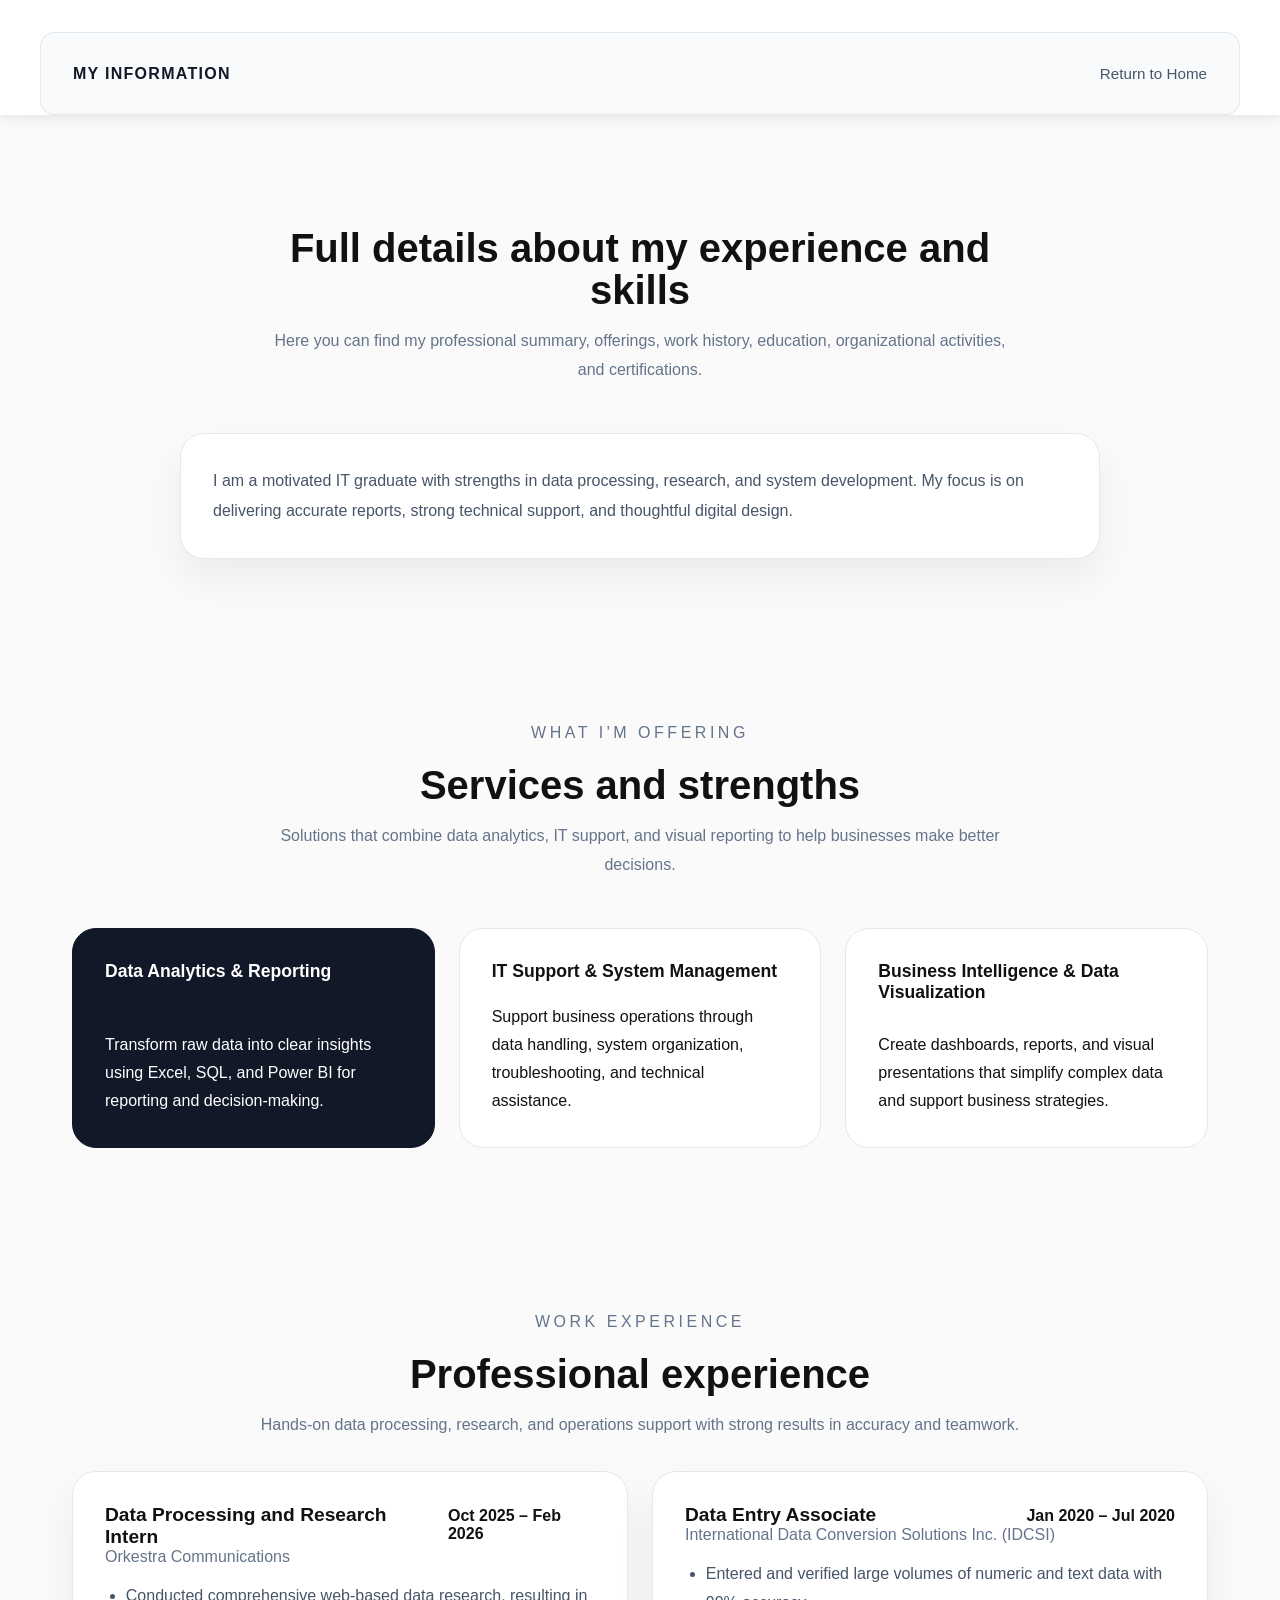
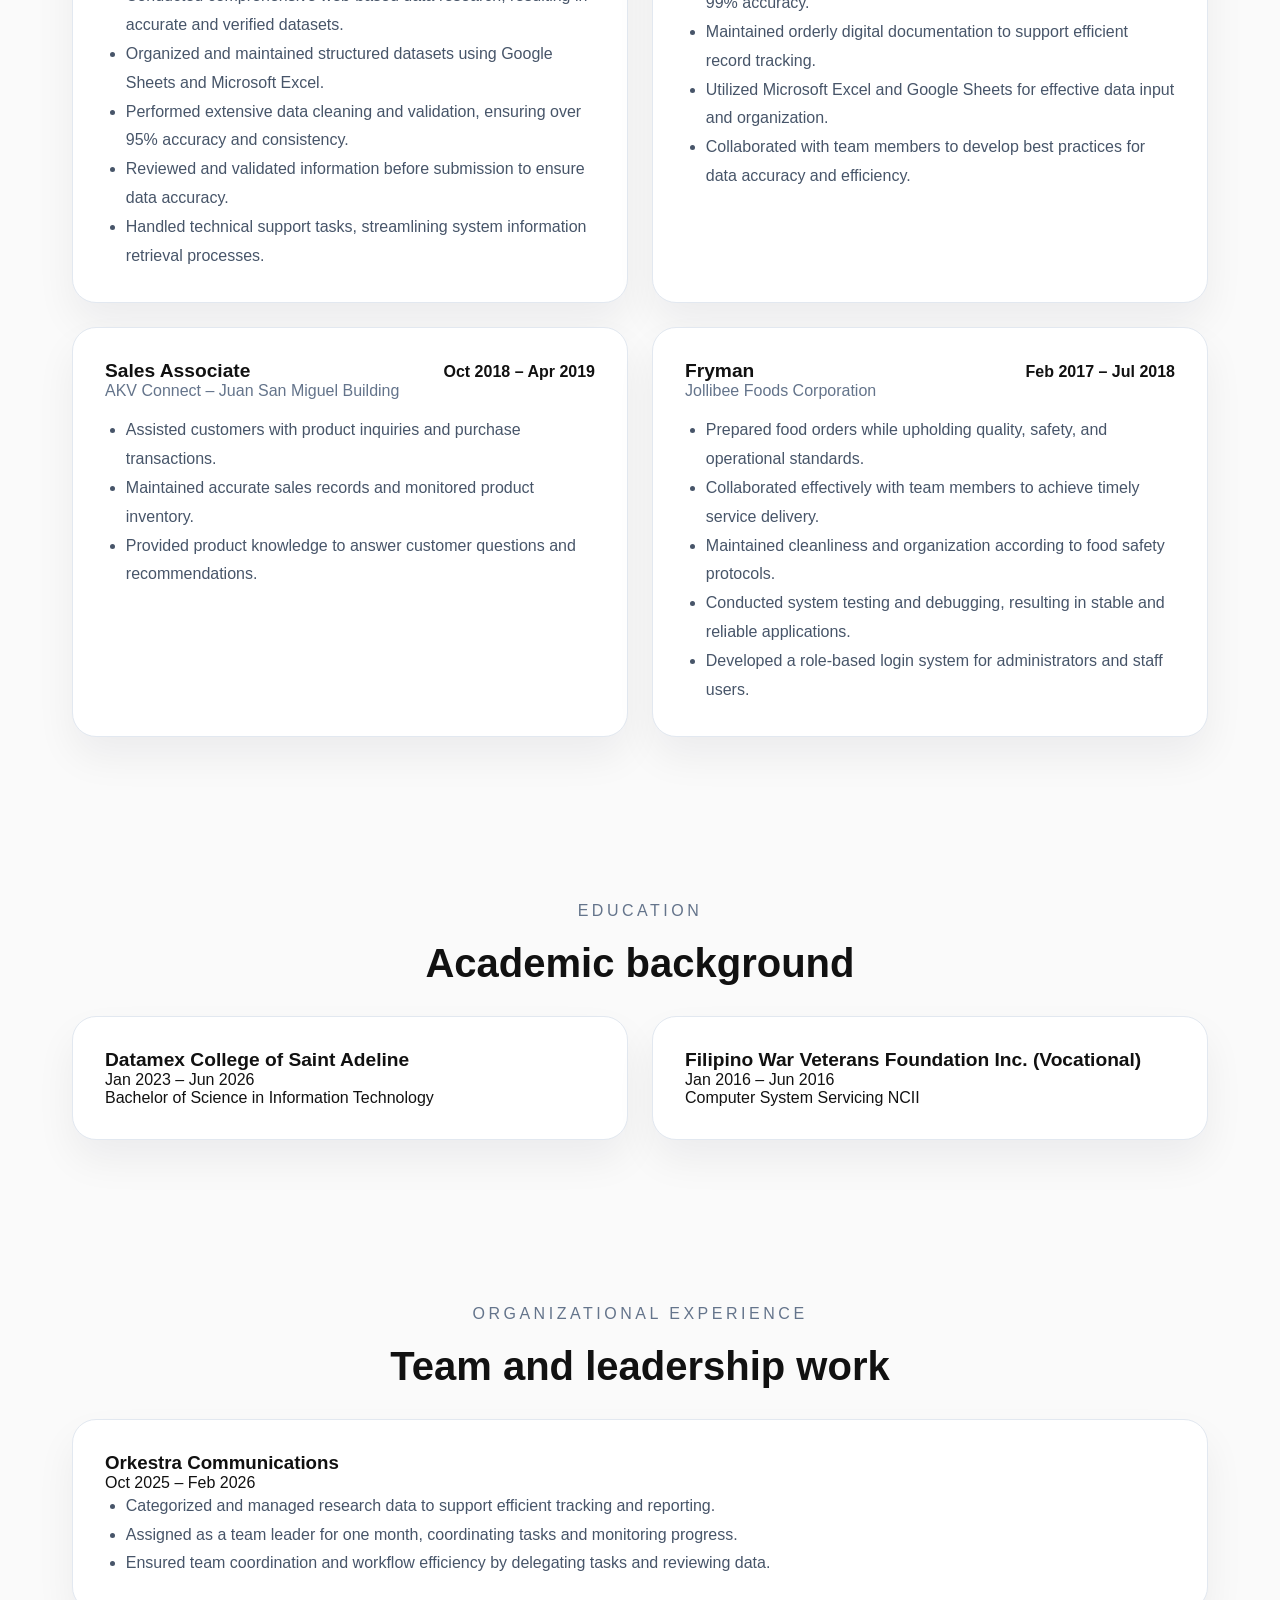
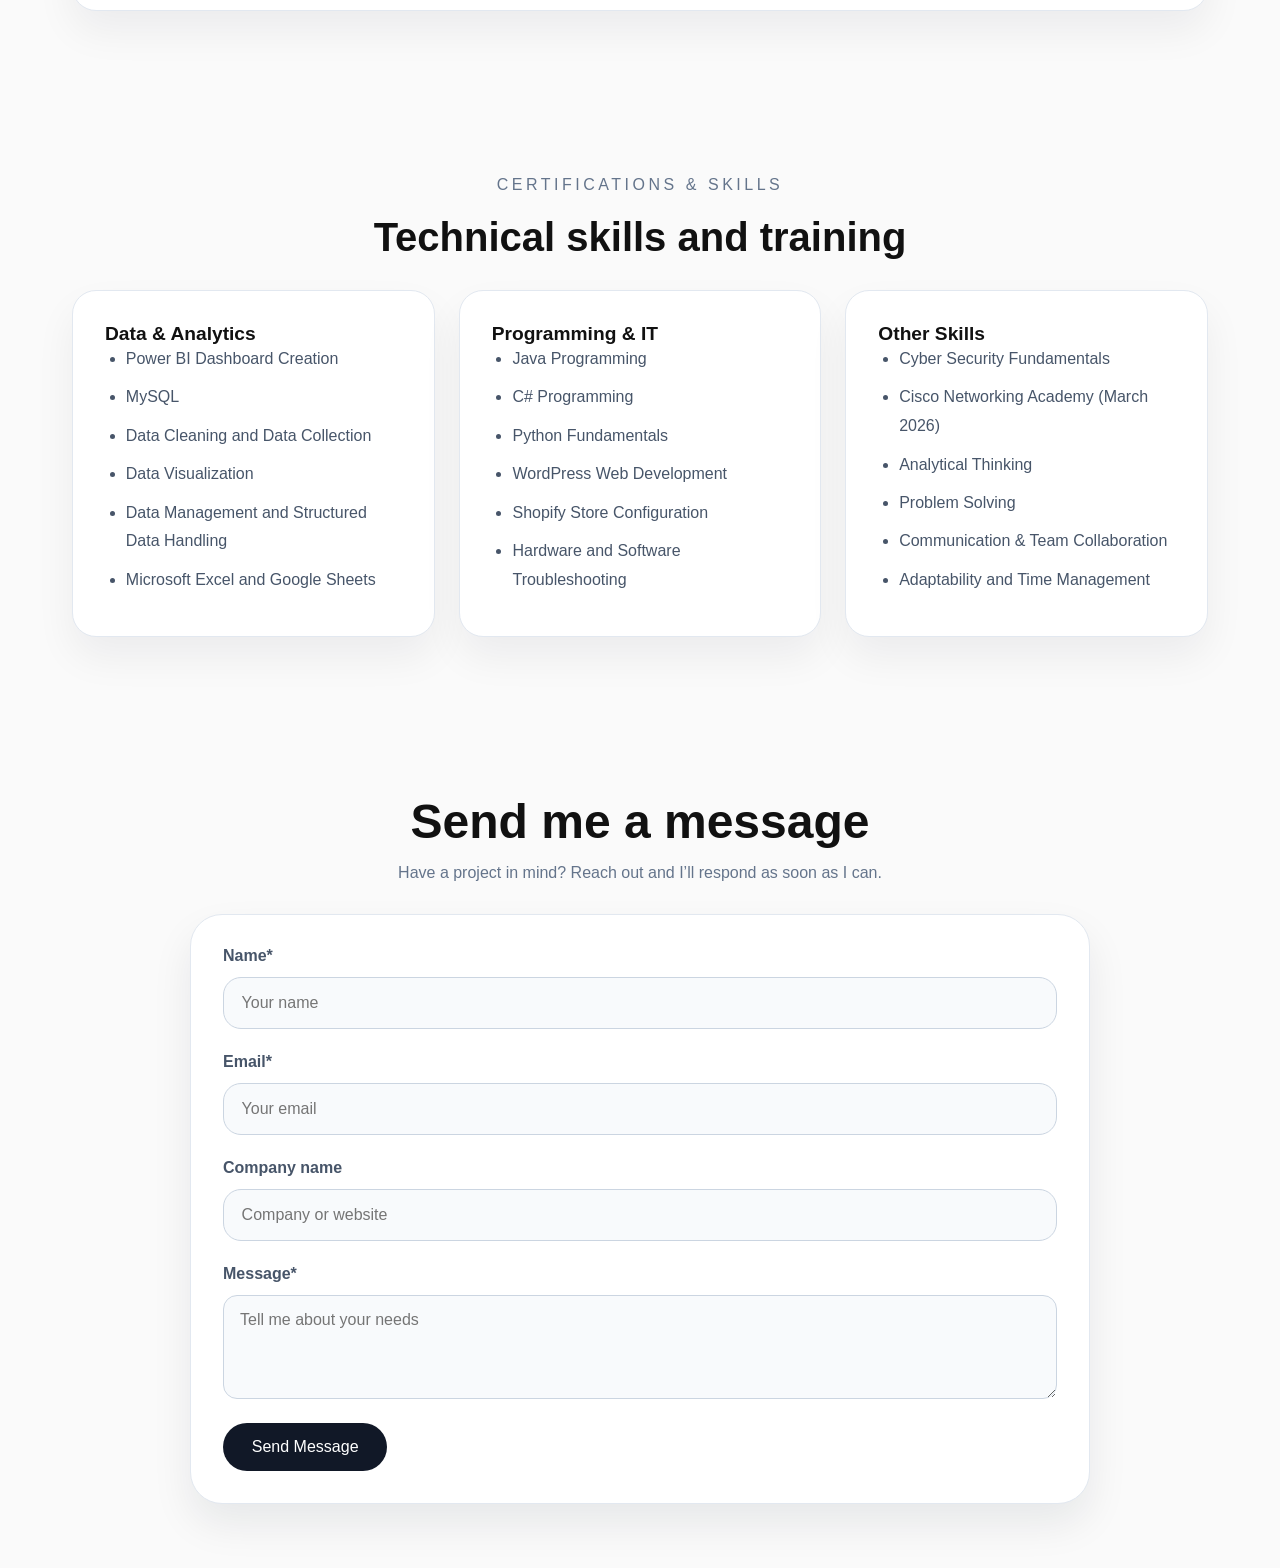
==== Pages/my-information.html @ 51764392 "new update" ====
<!DOCTYPE html>
<html lang="en">
<head>
    <meta charset="UTF-8">
    <meta name="viewport" content="width=device-width, initial-scale=1.0">
    <title>My Information — Kevin Alfonso Baquiran</title>
    <link rel="stylesheet" href="../style.css">
</head>
<body>
    <header class="site-header">
        <div class="topbar">
            <div class="topbar-left">
                <span class="logo">My Information</span>
            </div>
            <div class="topbar-right">
                <a href="../index.html">Return to Home</a>
                
            </div>
        </div>
    </header>

    <main>
        <section class="section summary" id="about">
            <div class="section-header">
                <h2>Full details about my experience and skills</h2>
                <p>Here you can find my professional summary, offerings, work history, education, organizational activities, and certifications.</p>
            </div>
            <div class="summary-card">
                <p>I am a motivated IT graduate with strengths in data processing, research, and system development. My focus is on delivering accurate reports, strong technical support, and thoughtful digital design.</p>
            </div>
        </section>

        <section class="section offerings" id="services">
            <div class="section-header">
                <p class="section-label">WHAT I'M OFFERING</p>
                <h2>Services and strengths</h2>
                <p>Solutions that combine data analytics, IT support, and visual reporting to help businesses make better decisions.</p>
            </div>
            <div class="offer-grid">
                <article class="offer-card active">
                    <span class="offer-title">Data Analytics & Reporting</span>
                    <p>Transform raw data into clear insights using Excel, SQL, and Power BI for reporting and decision-making.</p>
                </article>
                <article class="offer-card">
                    <span class="offer-title">IT Support & System Management</span>
                    <p>Support business operations through data handling, system organization, troubleshooting, and technical assistance.</p>
                </article>
                <article class="offer-card">
                    <span class="offer-title">Business Intelligence & Data Visualization</span>
                    <p>Create dashboards, reports, and visual presentations that simplify complex data and support business strategies.</p>
                </article>
            </div>
        </section>

        <section class="section experience" id="experience">
            <div class="section-header small">
                <p class="section-label">WORK EXPERIENCE</p>
                <h2>Professional experience</h2>
                <p>Hands-on data processing, research, and operations support with strong results in accuracy and teamwork.</p>
            </div>
            <div class="experience-grid">
                <article class="experience-card">
                    <div class="experience-card-header">
                        <h3>Data Processing and Research Intern</h3>
                        <span><strong>Oct 2025 – Feb 2026</strong></span>
                    </div>
                    <p class="experience-card-company">Orkestra Communications</p>
                    <ul class="experience-list">
                        <li>Conducted comprehensive web-based data research, resulting in accurate and verified datasets.</li>
                        <li>Organized and maintained structured datasets using Google Sheets and Microsoft Excel.</li>
                        <li>Performed extensive data cleaning and validation, ensuring over 95% accuracy and consistency.</li>
                        <li>Reviewed and validated information before submission to ensure data accuracy.</li>
                        <li>Handled technical support tasks, streamlining system information retrieval processes.</li>
                    </ul>
                </article>
                <article class="experience-card">
                    <div class="experience-card-header">
                        <h3>Data Entry Associate</h3>
                        <span><strong>Jan 2020 – Jul 2020</strong></span>
                    </div>
                    <p class="experience-card-company">International Data Conversion Solutions Inc. (IDCSI)</p>
                    <ul class="experience-list">
                        <li>Entered and verified large volumes of numeric and text data with 99% accuracy.</li>
                        <li>Maintained orderly digital documentation to support efficient record tracking.</li>
                        <li>Utilized Microsoft Excel and Google Sheets for effective data input and organization.</li>
                        <li>Collaborated with team members to develop best practices for data accuracy and efficiency.</li>
                    </ul>
                </article>
                <article class="experience-card">
                    <div class="experience-card-header">
                        <h3>Sales Associate</h3>
                        <span><strong>Oct 2018 – Apr 2019</strong></span>
                    </div>
                    <p class="experience-card-company">AKV Connect – Juan San Miguel Building</p>
                    <ul class="experience-list">
                        <li>Assisted customers with product inquiries and purchase transactions.</li>
                        <li>Maintained accurate sales records and monitored product inventory.</li>
                        <li>Provided product knowledge to answer customer questions and recommendations.</li>
                    </ul>
                </article>
                <article class="experience-card">
                    <div class="experience-card-header">
                        <h3>Fryman</h3>
                        <span><strong>Feb 2017 – Jul 2018</strong></span>
                    </div>
                    <p class="experience-card-company">Jollibee Foods Corporation</p>
                    <ul class="experience-list">
                        <li>Prepared food orders while upholding quality, safety, and operational standards.</li>
                        <li>Collaborated effectively with team members to achieve timely service delivery.</li>
                        <li>Maintained cleanliness and organization according to food safety protocols.</li>
                        <li>Conducted system testing and debugging, resulting in stable and reliable applications.</li>
                        <li>Developed a role-based login system for administrators and staff users.</li>
                    </ul>
                </article>
            </div>
        </section>

        <section class="section education" id="education">
            <div class="section-header small">
                <p class="section-label">EDUCATION</p>
                <h2>Academic background</h2>
            </div>
            <div class="education-grid">
                <article class="education-card">
                    <h3>Datamex College of Saint Adeline</h3>
                    <span>Jan 2023 – Jun 2026</span>
                    <p>Bachelor of Science in Information Technology</p>
                </article>
                <article class="education-card">
                    <h3>Filipino War Veterans Foundation Inc. (Vocational)</h3>
                    <span>Jan 2016 – Jun 2016</span>
                    <p>Computer System Servicing NCII</p>
                </article>
            </div>
        </section>

        <section class="section organization" id="organization">
            <div class="section-header small">
                <p class="section-label">ORGANIZATIONAL EXPERIENCE</p>
                <h2>Team and leadership work</h2>
            </div>
            <div class="organization-card">
                <h3>Orkestra Communications</h3>
                <span>Oct 2025 – Feb 2026</span>
                <ul class="experience-list">
                    <li>Categorized and managed research data to support efficient tracking and reporting.</li>
                    <li>Assigned as a team leader for one month, coordinating tasks and monitoring progress.</li>
                    <li>Ensured team coordination and workflow efficiency by delegating tasks and reviewing data.</li>
                </ul>
            </div>
        </section>

        <section class="section certifications" id="certifications">
            <div class="section-header small">
                <p class="section-label">CERTIFICATIONS & SKILLS</p>
                <h2>Technical skills and training</h2>
            </div>
            <div class="cert-grid">
                <article class="cert-card">
                    <h3>Data & Analytics</h3>
                    <ul class="cert-list">
                        <li>Power BI Dashboard Creation</li>
                        <li>MySQL</li>
                        <li>Data Cleaning and Data Collection</li>
                        <li>Data Visualization</li>
                        <li>Data Management and Structured Data Handling</li>
                        <li>Microsoft Excel and Google Sheets</li>
                    </ul>
                </article>
                <article class="cert-card">
                    <h3>Programming & IT</h3>
                    <ul class="cert-list">
                        <li>Java Programming</li>
                        <li>C# Programming</li>
                        <li>Python Fundamentals</li>
                        <li>WordPress Web Development</li>
                        <li>Shopify Store Configuration</li>
                        <li>Hardware and Software Troubleshooting</li>
                    </ul>
                </article>
                <article class="cert-card">
                    <h3>Other Skills</h3>
                    <ul class="cert-list">
                        <li>Cyber Security Fundamentals</li>
                        <li>Cisco Networking Academy (March 2026)</li>
                        <li>Analytical Thinking</li>
                        <li>Problem Solving</li>
                        <li>Communication & Team Collaboration</li>
                        <li>Adaptability and Time Management</li>
                    </ul>
                </article>
            </div>
        </section>

        <section class="section contact" id="contact">
            <div class="contact-header">
                <h2>Send me a message</h2>
                <p>Have a project in mind? Reach out and I’ll respond as soon as I can.</p>
            </div>
            <form id="contact-form" class="contact-form">
                <div class="form-row">
                    <label for="name">Name*</label>
                    <input type="text" id="name" name="name" placeholder="Your name" required>
                </div>
                <div class="form-row">
                    <label for="email">Email*</label>
                    <input type="email" id="email" name="email" placeholder="Your email" required>
                </div>
                <div class="form-row">
                    <label for="company">Company name</label>
                    <input type="text" id="company" name="company" placeholder="Company or website">
                </div>
                <div class="form-row">
                    <label for="message">Message*</label>
                    <textarea id="message" name="message" rows="4" placeholder="Tell me about your needs" required></textarea>
                </div>
                <div class="form-row form-submit">
                    <button type="submit" class="btn btn-primary">Send Message</button>
                    <p id="form-message" class="form-message"></p>
                </div>
            </form>
        </section>
    </main>


    <script src="../script.js"></script>
</body>
</html>
---- style.css ----
* {
    margin: 0;
    padding: 0;
    box-sizing: border-box;
}

:root {
    color-scheme: light;
    font-family: 'Inter', Arial, sans-serif;
    color: #111;
    background: #f8f8f8;
}

body {
    background: #fafafa;
}

a {
    color: inherit;
    text-decoration: none;
}

button,
input,
textarea {
    font: inherit;
}

.site-header {
    background: #ffffff;
    padding: 2rem 2rem 0;
    box-shadow: 0 4px 12px rgba(15, 23, 42, 0.08);
}

.topbar {
    display: flex;
    justify-content: space-between;
    align-items: center;
    padding: 1.5rem 2rem;
    max-width: 1200px;
    margin: 0 auto 2rem;
    background: #f8fafc;
    border-radius: 14px;
    border: 1px solid #e2e8f0;
}

.topbar-left {
    display: flex;
    align-items: center;
    gap: 1rem;
}

.logo {
    font-weight: 700;
    letter-spacing: 0.08em;
    text-transform: uppercase;
    color: #111827;
}

.tagline {
    color: #64748b;
    font-size: 0.95rem;
}

.topbar-right {
    display: flex;
    gap: 1.8rem;
    font-size: 0.95rem;
    color: #475569;
}

.topbar-right a {
    color: #475569;
    transition: all 0.3s ease;
    position: relative;
    padding: 0.5rem 0;
}

.topbar-right a:hover {
    color: #111827;
    font-weight: 600;
}

.topbar-right a:hover::after {
    content: '';
    position: absolute;
    bottom: 0;
    left: 0;
    width: 100%;
    height: 2px;
    background: #111827;
}

.hero {
    display: grid;
    grid-template-columns: 1fr 1fr;
    gap: 3rem;
    align-items: center;
    max-width: 1200px;
    margin: 0 auto;
    padding: 0 2rem 2rem;
}

.hero-copy {
    max-width: 620px;
    padding-top: 1rem;
}

.hero-eyebrow {
    text-transform: uppercase;
    letter-spacing: 0.24em;
    color: #0f172a;
    font-weight: 700;
    margin-bottom: 1rem;
}

.hero h1 {
    font-size: clamp(3rem, 5vw, 4.5rem);
    line-height: 1.02;
    margin-bottom: 1rem;
    color: #111827;
}

.hero h1 span {
    font-weight: 800;
}

.hero-subtitle {
    max-width: 620px;
    font-size: 1.05rem;
    color: #475569;
    margin-bottom: 2rem;
}

.hero-actions {
    display: flex;
    flex-wrap: wrap;
    gap: 1rem;
    margin-bottom: 2rem;
}

.btn {
    display: inline-flex;
    align-items: center;
    justify-content: center;
    padding: 0.95rem 1.8rem;
    border-radius: 999px;
    border: none;
    cursor: pointer;
    transition: transform 0.2s ease, background-color 0.2s ease;
}

.btn-primary {
    background: #111827;
    color: #ffffff;
}

.btn-secondary {
    display: inline-block;
    padding: 12px 20px;
    background-color: #111827;
    color: white;
    text-decoration: none;
    border-radius: 6px;
    font-family: Arial;


}

.btn:hover {
    transform: translateY(-2px);
}

.hero-highlights {
    list-style: none;
    display: grid;
    gap: 0.9rem;
    max-width: 460px;
    color: #475569;
}

.hero-highlights li {
    position: relative;
    padding-left: 1.6rem;
}

.hero-highlights li::before {
    content: '✓';
    position: absolute;
    left: 0;
    top: 0.05rem;
    color: #111827;
    font-weight: 700;
}

.hero-visual {
    display: flex;
    justify-content: center;
}

.visual-frame {
    width: min(420px, 100%);
    aspect-ratio: 1 / 1.06;
    background: linear-gradient(180deg, #ffffff 0%, #f0f4ff 100%);
    border: 1px solid #e2e8f0;
    border-radius: 32px;
    display: grid;
    place-items: center;
    box-shadow: 0 40px 120px rgba(15, 23, 42, 0.08);
}

.profile-photo {
    width: 100%;
    height: auto;
    border-radius: 28px;
    object-fit: cover;
}

.section {
    padding: 5rem 2rem;
    max-width: 1200px;
    margin: 0 auto;
}

.section-header {
    text-align: center;
    max-width: 760px;
    margin: 0 auto 3rem;
}

.section-header.small {
    margin-bottom: 2rem;
}

.section-label {
    font-size: 0.85rem;
    letter-spacing: 0.22em;
    text-transform: uppercase;
    color: #94a3b8;
    margin-bottom: 1rem;
}

.section-header h2 {
    font-size: 2.5rem;
    line-height: 1.05;
    margin-bottom: 1rem;
}

.section-header p {
    color: #64748b;
    font-size: 1rem;
    line-height: 1.8;
}

.offer-grid,
.timeline,
.cases,
.stat-grid {
    display: grid;
    gap: 1.5rem;
}

.offer-grid {
    grid-template-columns: repeat(3, minmax(0, 1fr));
}

.offer-card {
    padding: 2rem;
    border-radius: 24px;
    border: 1px solid #e2e8f0;
    background: #ffffff;
    min-height: 220px;
    display: flex;
    flex-direction: column;
    justify-content: space-between;
}

.offer-card.active {
    background: #111827;
    color: #ffffff;
    border-color: #111827;
}

.offer-title {
    font-weight: 700;
    font-size: 1.1rem;
    display: inline-block;
    margin-bottom: 1rem;
}

.offer-card p {
    color: inherit;
    line-height: 1.75;
}

.timeline {
    grid-template-columns: 1fr;
}

.timeline-item {
    display: grid;
    grid-template-columns: 4rem auto;
    gap: 1rem;
    padding: 1.6rem 1.8rem;
    border-radius: 20px;
    background: #ffffff;
    border: 1px solid #e2e8f0;
    align-items: center;
}

.timeline-number {
    width: 3rem;
    height: 3rem;
    display: grid;
    place-items: center;
    border-radius: 50%;
    background: #111827;
    color: #ffffff;
    font-weight: 700;
}

.timeline-item h3 {
    margin-bottom: 0.35rem;
    font-size: 1.05rem;
}

.timeline-item p {
    color: #64748b;
}

.cases {
    grid-template-columns: repeat(2, minmax(0, 1fr));
}

.case-card {
    border-radius: 28px;
    background: #ffffff;
    padding: 2rem;
    position: relative;
    min-height: 240px;
    display: flex;
    flex-direction: column;
    justify-content: space-between;
    border: 1px solid #e2e8f0;
}

.case-card.featured {
    grid-column: span 2;
    min-height: 360px;
}

.case-tag {
    display: inline-flex;
    padding: 0.5rem 0.9rem;
    border-radius: 999px;
    background: #111827;
    color: #ffffff;
    font-size: 0.8rem;
    margin-bottom: 1.5rem;
}

.case-card h3 {
    font-size: 1.6rem;
    line-height: 1.1;
    margin-bottom: 1rem;
}

.case-card p {
    font-weight: 700;
    color: #111827;
}

.testimonial {
    padding-top: 3rem;
}

.testimonial-card {
    background: #ffffff;
    border-radius: 32px;
    padding: 3rem;
    box-shadow: 0 40px 120px rgba(15, 23, 42, 0.08);
    max-width: 980px;
    margin: 0 auto;
}

.quote {
    font-size: 1.75rem;
    line-height: 1.3;
    margin-bottom: 2rem;
    color: #111827;
}

.testimonial-meta {
    display: flex;
    align-items: center;
    gap: 1rem;
    justify-content: space-between;
}

.testimonial-meta strong {
    display: block;
    font-size: 1rem;
}

.testimonial-meta span {
    color: #64748b;
    font-size: 0.95rem;
}

.testimonial-avatar {
    width: 96px;
    height: 96px;
    border-radius: 24px;
    background: #111827;
}

.stats {
    padding-top: 3rem;
}

.stat-grid {
    grid-template-columns: repeat(4, minmax(0, 1fr));
}

.stat-card {
    background: #ffffff;
    border-radius: 24px;
    padding: 2rem;
    text-align: center;
    border: 1px solid #e2e8f0;
}

.stat-card strong {
    display: block;
    font-size: 2rem;
    margin-bottom: 0.75rem;
}

.stat-card span {
    color: #64748b;
    font-size: 0.95rem;
}

.contact {
    padding-bottom: 4rem;
}

.contact-header {
    text-align: center;
    max-width: 740px;
    margin: 0 auto 2rem;
}

.contact-header h2 {
    font-size: clamp(2.2rem, 4vw, 3rem);
    line-height: 1.05;
    margin-bottom: 1rem;
}

.contact-header p {
    color: #64748b;
    font-size: 1rem;
}

.contact-form {
    display: grid;
    gap: 1.5rem;
    max-width: 900px;
    margin: 0 auto;
    padding: 2rem;
    background: #ffffff;
    border-radius: 32px;
    border: 1px solid #e2e8f0;
}

.form-row {
    display: grid;
    gap: 0.75rem;
}

.form-row.full-width {
    grid-column: span 2;
}

.form-row label {
    color: #475569;
    font-weight: 600;
}

.form-row input {
    width: 100%;
    padding: 1rem 1.1rem;
    border-radius: 18px;
    border: 1px solid #cbd5e1;
    background: #f8fafc;
}

.form-row input:focus {
    outline: none;
    border-color: #334155;
}

.tag-list {
    display: flex;
    flex-wrap: wrap;
    gap: 0.75rem;
}

.tag-list span {
    padding: 0.75rem 1rem;
    border-radius: 999px;
    border: 1px solid #cbd5e1;
    background: #ffffff;
    color: #334155;
    font-size: 0.95rem;
}

.form-submit {
    display: flex;
    align-items: center;
    gap: 1rem;
    flex-wrap: wrap;
}

.form-message {
    color: #16a34a;
    font-weight: 600;
}

.hero-contact {
    color: #475569;
    margin-bottom: 1.5rem;
    font-size: 0.95rem;
}

.hero-contact a {
    color: #111827;
    text-decoration: underline;
}

.summary-card,
.experience-card,
.education-card,
.organization-card,
.cert-card {
    background: #ffffff;
    border: 1px solid #e2e8f0;
    border-radius: 24px;
    padding: 2rem;
    box-shadow: 0 20px 40px rgba(15, 23, 42, 0.06);
}

.summary-card {
    max-width: 920px;
    margin: 0 auto;
    line-height: 1.9;
    color: #475569;
}

.experience-grid,
.education-grid,
.cert-grid {
    display: grid;
    gap: 1.5rem;
}

.experience-grid {
    grid-template-columns: repeat(2, minmax(0, 1fr));
}

.experience-card-header,
.education-card h3,
.cert-card h3 {
    display: flex;
    justify-content: space-between;
    gap: 1rem;
    align-items: baseline;
}

.experience-card h3,
.education-card h3,
.cert-card h3 {
    font-size: 1.2rem;
}

.experience-card-company {
    color: #64748b;
    margin-bottom: 1rem;
}

.experience-list,
.cert-list {
    list-style: disc;
    padding-left: 1.3rem;
    color: #475569;
    line-height: 1.8;
    font-family: -apple-system, BlinkMacSystemFont, 'Segoe UI', 'Helvetica Neue', sans-serif;
}

.education-grid {
    grid-template-columns: repeat(auto-fit, minmax(260px, 1fr));
}

.organization-card {
    margin-top: 1rem;
}

.cert-grid {
    grid-template-columns: repeat(auto-fit, minmax(260px, 1fr));
}

.cert-list li {
    margin-bottom: 0.6rem;
}

.site-footer {
    display: flex;
    flex-wrap: wrap;
    justify-content: space-between;
    gap: 1rem;
    align-items: center;
    padding: 2rem;
    max-width: 1200px;
    margin: 0 auto;
    color: #94a3b8;
    font-size: 0.95rem;
}

.footer-links {
    display: flex;
    gap: 1rem;
}

.footer-links a {
    color: #94a3b8;
}

@media (max-width: 992px) {
    .offer-grid,
    .cases,
    .stat-grid,
    .experience-grid,
    .education-grid,
    .cert-grid {
        grid-template-columns: 1fr;
    }

    .hero {
        grid-template-columns: 1fr;
    }

    .topbar {
        flex-direction: column;
        align-items: flex-start;
    }

    .topbar-right {
        flex-wrap: wrap;
        gap: 1rem;
    }
}

@media (max-width: 720px) {
    .section {
        padding: 3rem 1.5rem;
    }

    .hero {
        padding: 2rem 1.5rem 1rem;
    }

    .topbar,
    .site-footer {
        padding: 1.2rem 1.5rem 0;
    }

    .hero h1 {
        font-size: 2.7rem;
    }

    .visual-frame {
        width: 100%;
        aspect-ratio: 1 / 1;
    }
}



.project-link {
    color: #0ea5e9;
    text-decoration: none;
    font-weight: 600;
}

.skills-list {
    grid-template-columns: repeat(auto-fit, minmax(140px, 1fr));
    max-width: 760px;
    margin: 0 auto;
}

.skills-list span {
    display: inline-flex;
    align-items: center;
    justify-content: center;
    padding: 1rem 1.25rem;
    border-radius: 999px;
    background-color: white;
    color: #0f172a;
    box-shadow: 0 15px 35px rgba(15, 23, 42, 0.06);
}

.contact-grid {
    grid-template-columns: 1fr 1fr;
    align-items: start;
}

.contact-grid > div {
    padding: 1.5rem;
}

form {
    display: grid;
    gap: 1rem;
    background-color: white;
    border-radius: 24px;
    padding: 2rem;
    box-shadow: 0 20px 40px rgba(15, 23, 42, 0.08);
}

label {
    font-weight: 600;
    color: #0f172a;
}

input,
textarea {
    width: 100%;
    border: 1px solid #cbd5e1;
    border-radius: 14px;
    padding: 0.95rem 1rem;
    background-color: #f8fafc;
    color: #0f172a;
}

input:focus,
textarea:focus {
    outline: none;
    border-color: #38bdf8;
    box-shadow: 0 0 0 4px rgba(56, 189, 248, 0.12);
}

.form-message {
    color: #0f172a;
    font-weight: 600;
    min-height: 1.2rem;
}

footer {
    background-color: #111827;
    color: #cbd5e1;
    text-align: center;
    padding: 2rem 1rem;
}

footer p {
    margin: 0;
}

.homepage {
    color-scheme: light;
    background: #ffffff;
    color: #111827;
}

.homepage .site-header {
    background: transparent;
    box-shadow: none;
}

.homepage .topbar {
    display: flex;
    justify-content: space-between;
    align-items: center;
    gap: 1.5rem;
    max-width: 1200px;
    margin: 0 auto;
    padding: 1.25rem 2rem;
    background: #ffffff;
    border-radius: 24px;
    border: 1px solid #e5e7eb;
}

.homepage .logo {
    font-weight: 700;
    letter-spacing: 0.14em;
    text-transform: uppercase;
    color: #111827;
}

.nav-links {
    display: flex;
    gap: 2rem;
    justify-content: center;
    flex: 1;
}

.nav-links a {
    color: #475569;
    font-weight: 600;
    transition: color 0.2s ease;
}

.nav-links a:hover,
.nav-links a.active {
    color: #111827;
}

.nav-cta {
    padding: 0.95rem 1.8rem;
    background: #111827;
    color: #ffffff;
    border-radius: 999px;
}

.homepage .hero {
    display: grid;
    grid-template-columns: 1.1fr 0.9fr;
    gap: 3rem;
    align-items: center;
    max-width: 1200px;
    margin: 0 auto;
    padding: 2rem;
}

.homepage .hero-copy {
    max-width: 640px;
}

.homepage .hero-eyebrow {
    text-transform: uppercase;
    letter-spacing: 0.35em;
    color: #111827;
    font-weight: 700;
    margin-bottom: 1rem;
}

.homepage h1 {
    font-size: clamp(3rem, 5vw, 4.5rem);
    line-height: 1.02;
    margin-bottom: 1rem;
    color: #111827;
}

.homepage h1 span {
    color: #111827;
}

.homepage .hero-subtitle {
    max-width: 580px;
    margin-bottom: 2rem;
    color: #475569;
    font-size: 1.05rem;
    line-height: 1.8;
}

.homepage .hero-actions {
    display: flex;
    gap: 1rem;
    flex-wrap: wrap;
    margin-bottom: 2rem;
}

.homepage .hero-stats {
    display: grid;
    grid-template-columns: repeat(3, minmax(0, 1fr));
    gap: 1rem;
    margin-top: 1rem;
}

.stat-item {
    padding: 1rem 1.25rem;
    background: #f8fafc;
    border: 1px solid #e5e7eb;
    border-radius: 20px;
    text-align: center;
}

.stat-item strong {
    display: block;
    font-size: 1.65rem;
    color: #111827;
    margin-bottom: 0.35rem;
}

.stat-item span {
    color: #64748b;
}

.homepage .hero-visual {
    display: flex;
    justify-content: center;
}

.visual-ring {
    width: min(430px, 100%);
    aspect-ratio: 1 / 1;
    border-radius: 50%;
    background: radial-gradient(circle at center, rgba(17, 24, 39, 0.08), transparent 58%);
    display: grid;
    place-items: center;
    position: relative;
    overflow: hidden;
}

.visual-ring::before {
    content: '';
    position: absolute;
    inset: 0;
    border-radius: 50%;
    box-shadow: inset 0 0 0 2px rgba(17, 24, 39, 0.08);
}

.visual-ring::after {
    content: '';
    position: absolute;
    width: 60%;
    height: 60%;
    border-radius: 50%;
    background: rgba(17, 24, 39, 0.04);
    top: 20%;
    left: 20%;
}

.profile-photo {
    width: 72%;
    max-width: 280px;
    border-radius: 50%;
    border: 5px solid #ffffff;
    object-fit: cover;
    position: relative;
    z-index: 1;
}

.homepage .section.about {
    padding-top: 0;
}

.homepage .summary-card,
.homepage .contact-form {
    background: #ffffff;
    border: 1px solid #e5e7eb;
    color: #111827;
    box-shadow: 0 20px 40px rgba(15, 23, 42, 0.06);
}

.homepage .hero-actions .btn-primary {
    background: #111827;
    color: #ffffff;
}

.homepage .hero-actions .btn-secondary {
    background: #f5f5f5;
    color: #111827;
    border: 1px solid #111827;
}

.homepage .btn-secondary:hover,
.nav-cta:hover {
    opacity: 0.9;
}

@media (max-width: 1024px) {
    .homepage .hero {
        grid-template-columns: 1fr;
        text-align: center;
    }

    .hero-visual {
        order: -1;
    }

    .home-page .hero-stats,
    .hero-stats {
        grid-template-columns: 1fr;
    }

    .nav-links {
        justify-content: flex-start;
        flex-wrap: wrap;
    }
}

@media (max-width: 720px) {
    .homepage .topbar {
        flex-direction: column;
        align-items: stretch;
    }

    .nav-links {
        justify-content: center;
    }

    .hero {
        padding: 1.5rem;
    }
}

@media (max-width: 720px) {
    .nav-links {
        position: absolute;
        top: 100%;
        right: 0;
        left: 0;
        background-color: #111827;
        flex-direction: column;
        align-items: center;
        padding: 1rem 0;
        gap: 1rem;
        display: none;
    }

    .nav-links.open {
        display: flex;
    }

    .nav-toggle {
        display: inline-flex;
    }

    header {
        padding-bottom: 0;
    }
}
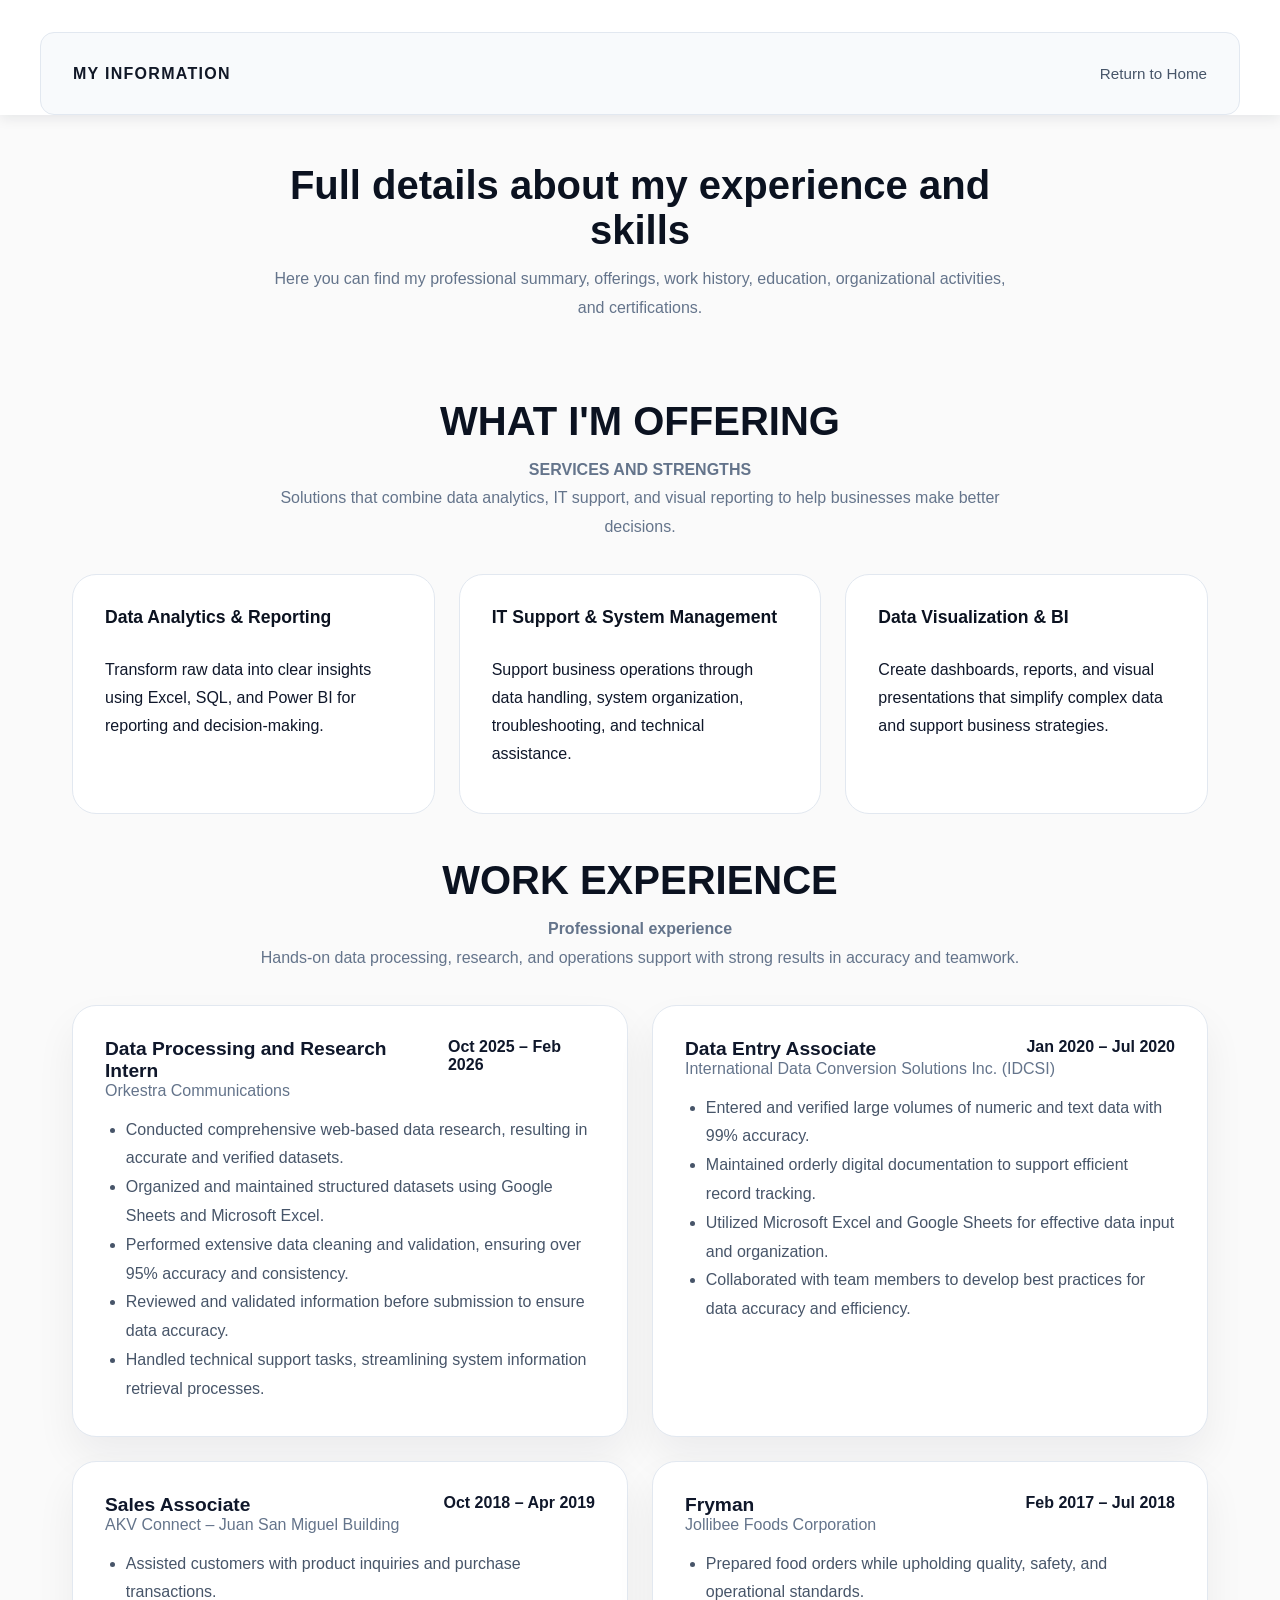
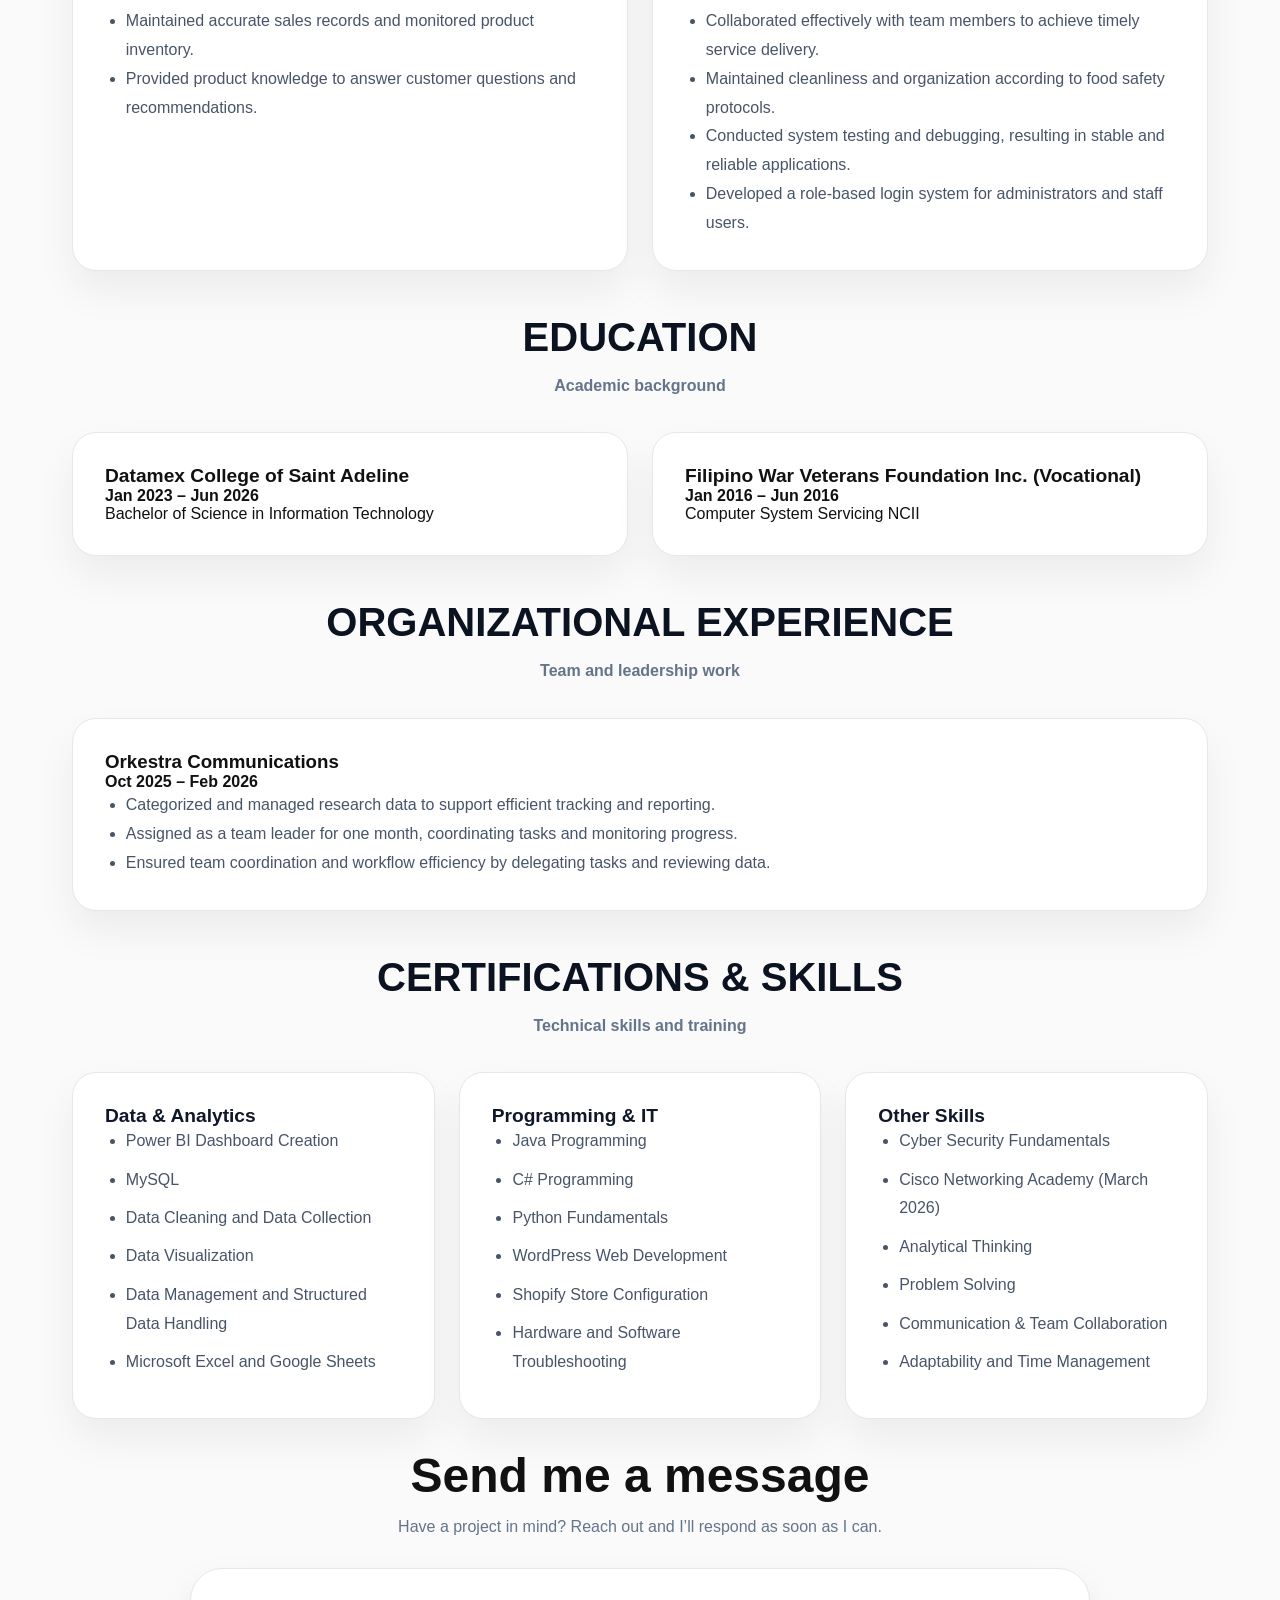
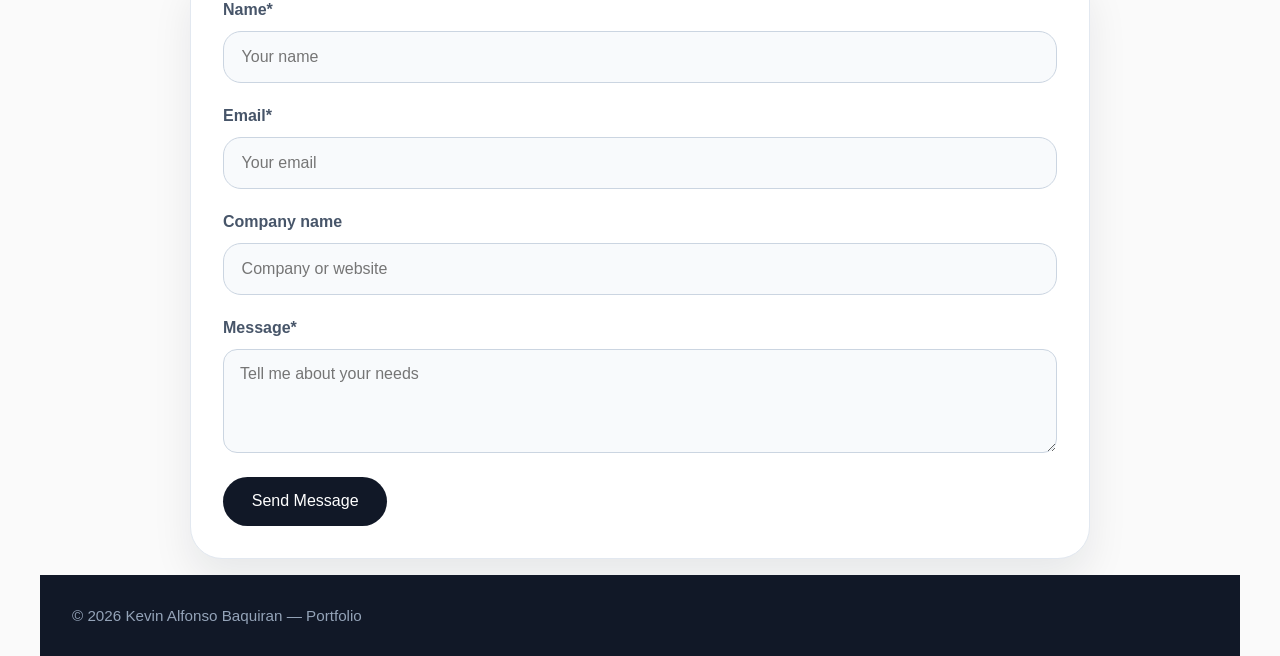
==== commit 9996d4f7: "new update" ====
--- a/Pages/my-information.html
+++ b/Pages/my-information.html
@@ -6,7 +6,7 @@
     <title>My Information — Kevin Alfonso Baquiran</title>
     <link rel="stylesheet" href="../style.css">
 </head>
-<body>
+<body class="about-page">
     <header class="site-header">
         <div class="topbar">
             <div class="topbar-left">
@@ -23,21 +23,19 @@
         <section class="section summary" id="about">
             <div class="section-header">
                 <h2>Full details about my experience and skills</h2>
-                <p>Here you can find my professional summary, offerings, work history, education, organizational activities, and certifications.</p>
-            </div>
-            <div class="summary-card">
-                <p>I am a motivated IT graduate with strengths in data processing, research, and system development. My focus is on delivering accurate reports, strong technical support, and thoughtful digital design.</p>
-            </div>
+                <p><span>Here you can find my professional summary, offerings, work history, education, organizational activities, and certifications.</span></p>
+            </div>
+            
         </section>
 
         <section class="section offerings" id="services">
             <div class="section-header">
-                <p class="section-label">WHAT I'M OFFERING</p>
-                <h2>Services and strengths</h2>
+                <p class="section-label"><h2>WHAT I'M OFFERING</h2></p>
+                <p><strong>SERVICES AND STRENGTHS</strong></p>
                 <p>Solutions that combine data analytics, IT support, and visual reporting to help businesses make better decisions.</p>
             </div>
             <div class="offer-grid">
-                <article class="offer-card active">
+                <article class="offer-card">
                     <span class="offer-title">Data Analytics & Reporting</span>
                     <p>Transform raw data into clear insights using Excel, SQL, and Power BI for reporting and decision-making.</p>
                 </article>
@@ -46,7 +44,7 @@
                     <p>Support business operations through data handling, system organization, troubleshooting, and technical assistance.</p>
                 </article>
                 <article class="offer-card">
-                    <span class="offer-title">Business Intelligence & Data Visualization</span>
+                    <span class="offer-title">Data Visualization & BI</span>
                     <p>Create dashboards, reports, and visual presentations that simplify complex data and support business strategies.</p>
                 </article>
             </div>
@@ -54,8 +52,8 @@
 
         <section class="section experience" id="experience">
             <div class="section-header small">
-                <p class="section-label">WORK EXPERIENCE</p>
-                <h2>Professional experience</h2>
+                <p  class="section-label"><h2>WORK EXPERIENCE</h2></p>
+                <p><strong>Professional experience</strong></p>
                 <p>Hands-on data processing, research, and operations support with strong results in accuracy and teamwork.</p>
             </div>
             <div class="experience-grid">
@@ -117,18 +115,18 @@
 
         <section class="section education" id="education">
             <div class="section-header small">
-                <p class="section-label">EDUCATION</p>
-                <h2>Academic background</h2>
+                <p class="section-label"><h2>EDUCATION</h2></p>
+                <p><strong>Academic background</strong></p>
             </div>
             <div class="education-grid">
                 <article class="education-card">
                     <h3>Datamex College of Saint Adeline</h3>
-                    <span>Jan 2023 – Jun 2026</span>
+                    <span><strong>Jan 2023 – Jun 2026</strong></span>
                     <p>Bachelor of Science in Information Technology</p>
                 </article>
                 <article class="education-card">
                     <h3>Filipino War Veterans Foundation Inc. (Vocational)</h3>
-                    <span>Jan 2016 – Jun 2016</span>
+                    <span><strong>Jan 2016 – Jun 2016</strong></span>
                     <p>Computer System Servicing NCII</p>
                 </article>
             </div>
@@ -136,12 +134,13 @@
 
         <section class="section organization" id="organization">
             <div class="section-header small">
-                <p class="section-label">ORGANIZATIONAL EXPERIENCE</p>
-                <h2>Team and leadership work</h2>
-            </div>
+                <p class="section-label"><h2>ORGANIZATIONAL EXPERIENCE</h2></p>
+                <p><strong>Team and leadership work</strong></p>
+            </div>
+
             <div class="organization-card">
                 <h3>Orkestra Communications</h3>
-                <span>Oct 2025 – Feb 2026</span>
+                <span><strong>Oct 2025 – Feb 2026</strong></span>
                 <ul class="experience-list">
                     <li>Categorized and managed research data to support efficient tracking and reporting.</li>
                     <li>Assigned as a team leader for one month, coordinating tasks and monitoring progress.</li>
@@ -152,8 +151,8 @@
 
         <section class="section certifications" id="certifications">
             <div class="section-header small">
-                <p class="section-label">CERTIFICATIONS & SKILLS</p>
-                <h2>Technical skills and training</h2>
+                <p class="section-label"><h2>CERTIFICATIONS & SKILLS</h2></p>
+                <p><strong>Technical skills and training</strong></p>
             </div>
             <div class="cert-grid">
                 <article class="cert-card">
@@ -221,7 +220,9 @@
             </form>
         </section>
     </main>
-
+        <footer class="site-footer">
+        <p>© 2026 Kevin Alfonso Baquiran — Portfolio</p>
+        </footer>
 
     <script src="../script.js"></script>
 </body>
--- a/style.css
+++ b/style.css
@@ -222,10 +222,20 @@
     margin: 0 auto;
 }
 
+body.about-page .section {
+    padding: 1rem 2rem;
+}
+
 .section-header {
     text-align: center;
     max-width: 760px;
-    margin: 0 auto 3rem;
+    margin: 0 auto 2.5rem;
+    -webkit-font-smoothing: antialiased;
+    -moz-osx-font-smoothing: grayscale;
+}
+
+body.about-page .section-header {
+    margin-bottom: 2rem;
 }
 
 .section-header.small {
@@ -235,15 +245,33 @@
 .section-label {
     font-size: 0.85rem;
     letter-spacing: 0.22em;
-    text-transform: uppercase;
+    margin-bottom: 0.75rem;
+    font-weight: 700;
     color: #94a3b8;
-    margin-bottom: 1rem;
+    -webkit-font-smoothing: antialiased;
 }
 
 .section-header h2 {
     font-size: 2.5rem;
-    line-height: 1.05;
-    margin-bottom: 1rem;
+    color: #0b1220;
+    font-weight: 700;
+    -webkit-font-smoothing: antialiased;
+    margin-bottom: 0.75rem;
+}
+
+.section-header p {
+    color: #334155;
+    font-size: 1rem;
+    line-height: 1.7;
+    font-weight: 500;
+    -webkit-font-smoothing: antialiased;
+}
+
+body.about-page .summary-card,
+body.about-page .offer-card,
+body.about-page .experience-card,
+body.about-page .cert-card {
+    color: #0f172a;
 }
 
 .section-header p {
@@ -262,6 +290,7 @@
 
 .offer-grid {
     grid-template-columns: repeat(3, minmax(0, 1fr));
+    align-items: start;
 }
 
 .offer-card {
@@ -269,10 +298,25 @@
     border-radius: 24px;
     border: 1px solid #e2e8f0;
     background: #ffffff;
-    min-height: 220px;
+    min-height: 240px;
     display: flex;
     flex-direction: column;
-    justify-content: space-between;
+    align-items: flex-start;
+    gap: 1rem;
+}
+
+.offer-card .offer-title {
+    display: block;
+    font-weight: 700;
+    margin-bottom: 0.75rem;
+    color: #0b1220;
+}
+
+.offer-card p {
+    margin: 0;
+    color: #334155;
+    align-items: flex-start;
+    gap: 1rem;
 }
 
 .offer-card.active {
@@ -291,6 +335,8 @@
 .offer-card p {
     color: inherit;
     line-height: 1.75;
+    align-items: flex-start;
+    gap: 1rem;
 }
 
 .timeline {
@@ -574,7 +620,7 @@
     display: flex;
     justify-content: space-between;
     gap: 1rem;
-    align-items: baseline;
+    align-items: flex-start;
 }
 
 .experience-card h3,
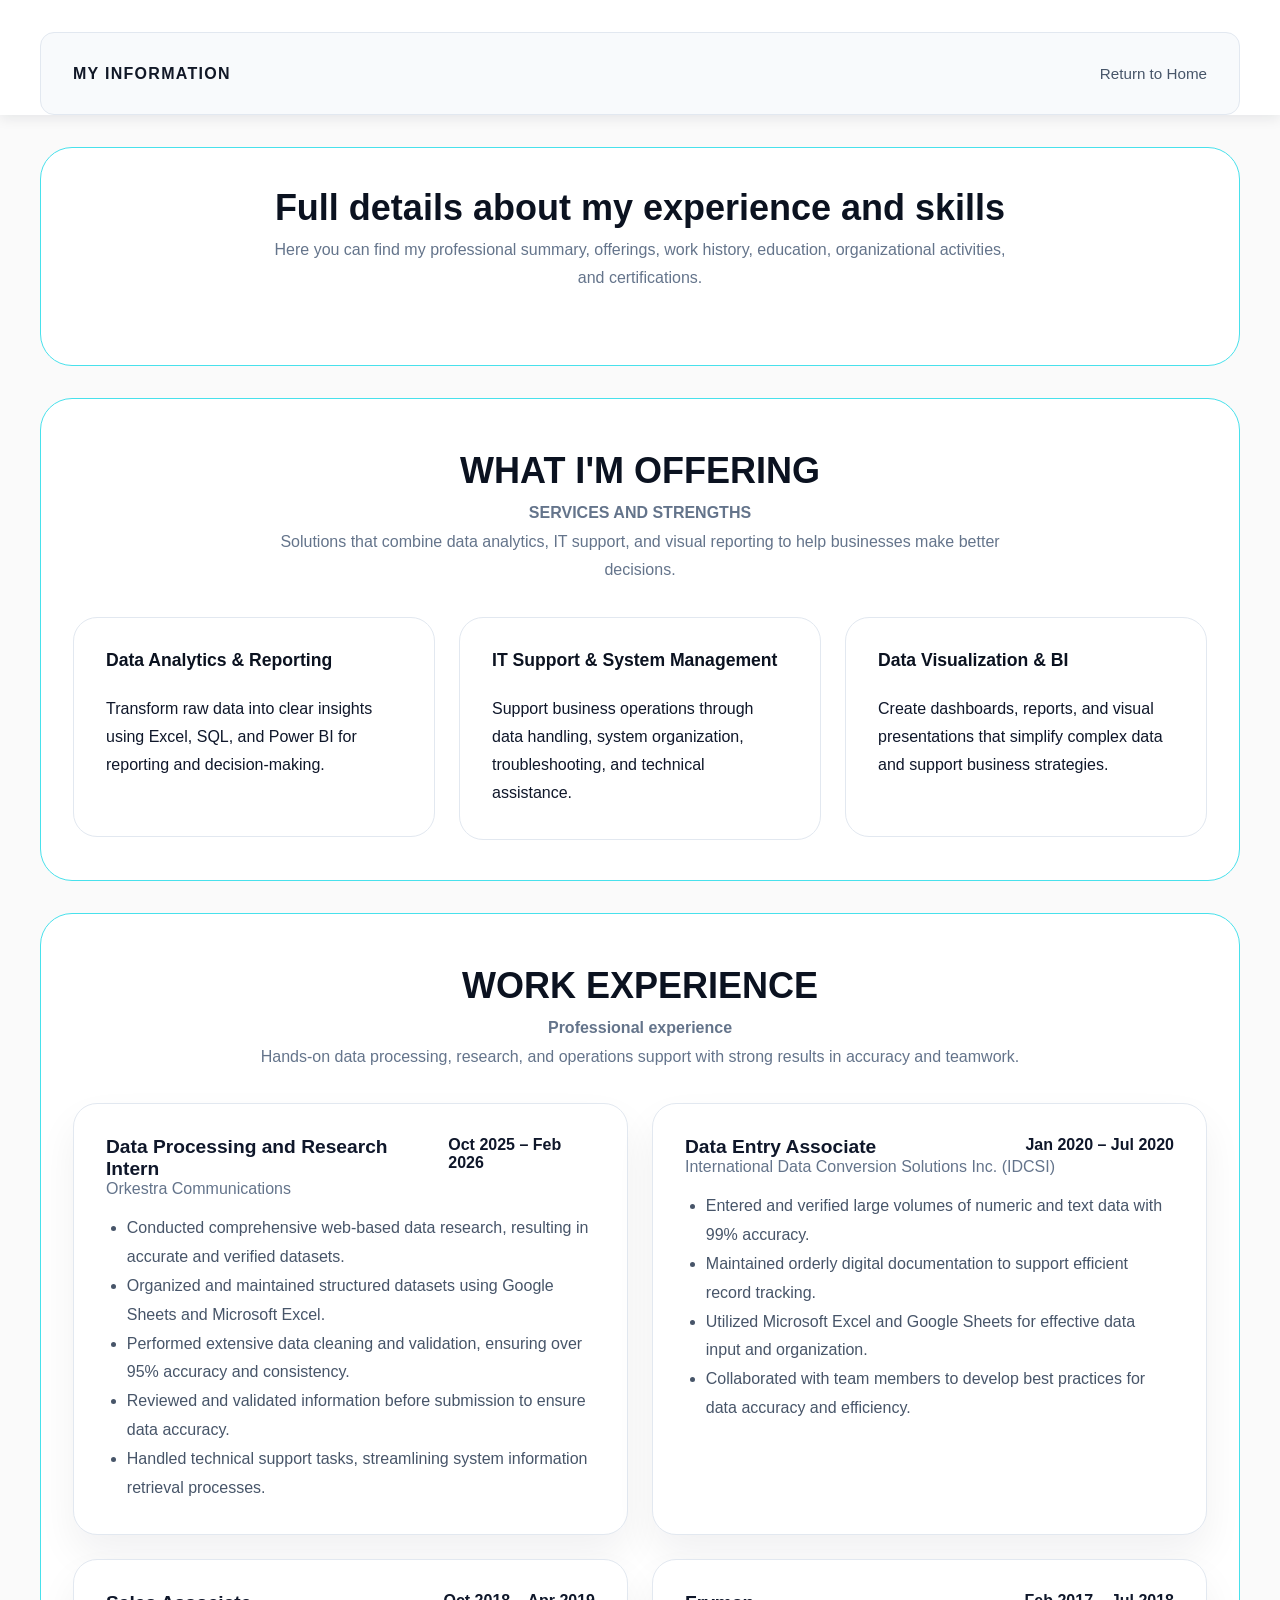
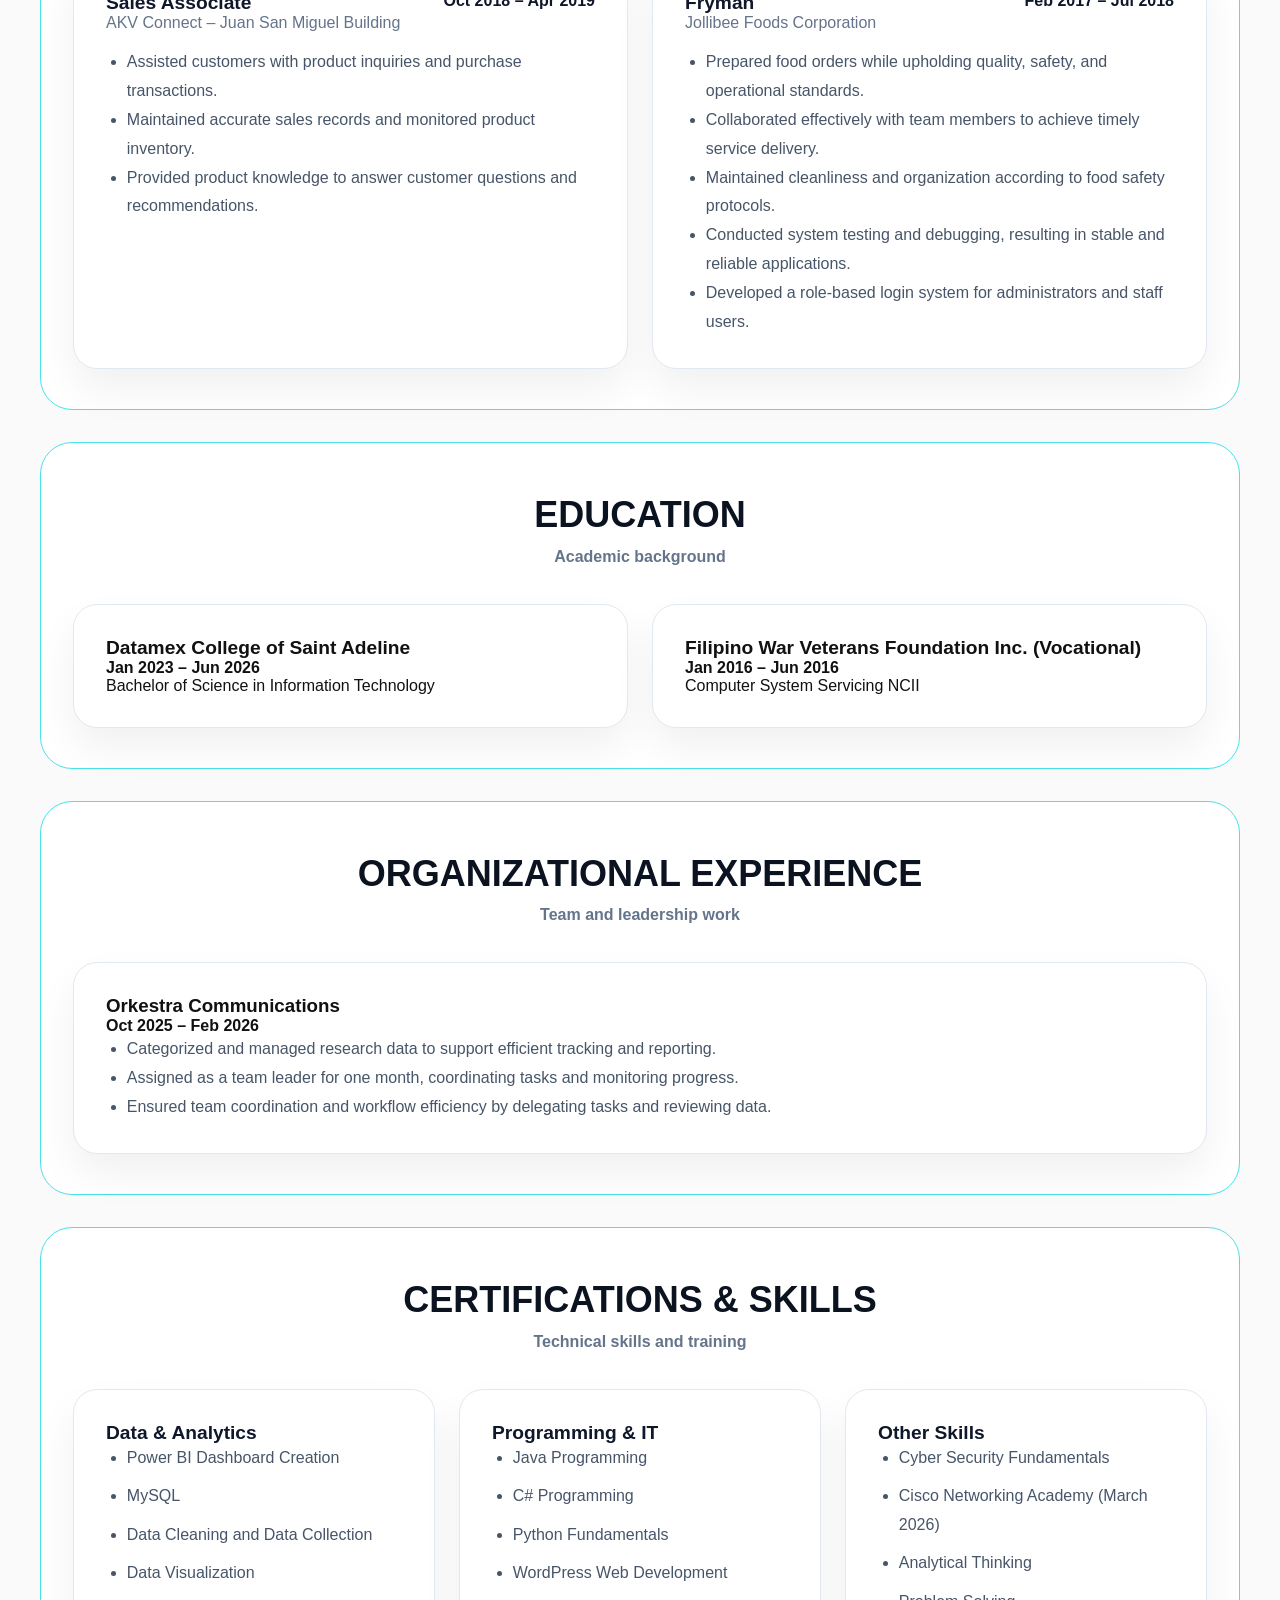
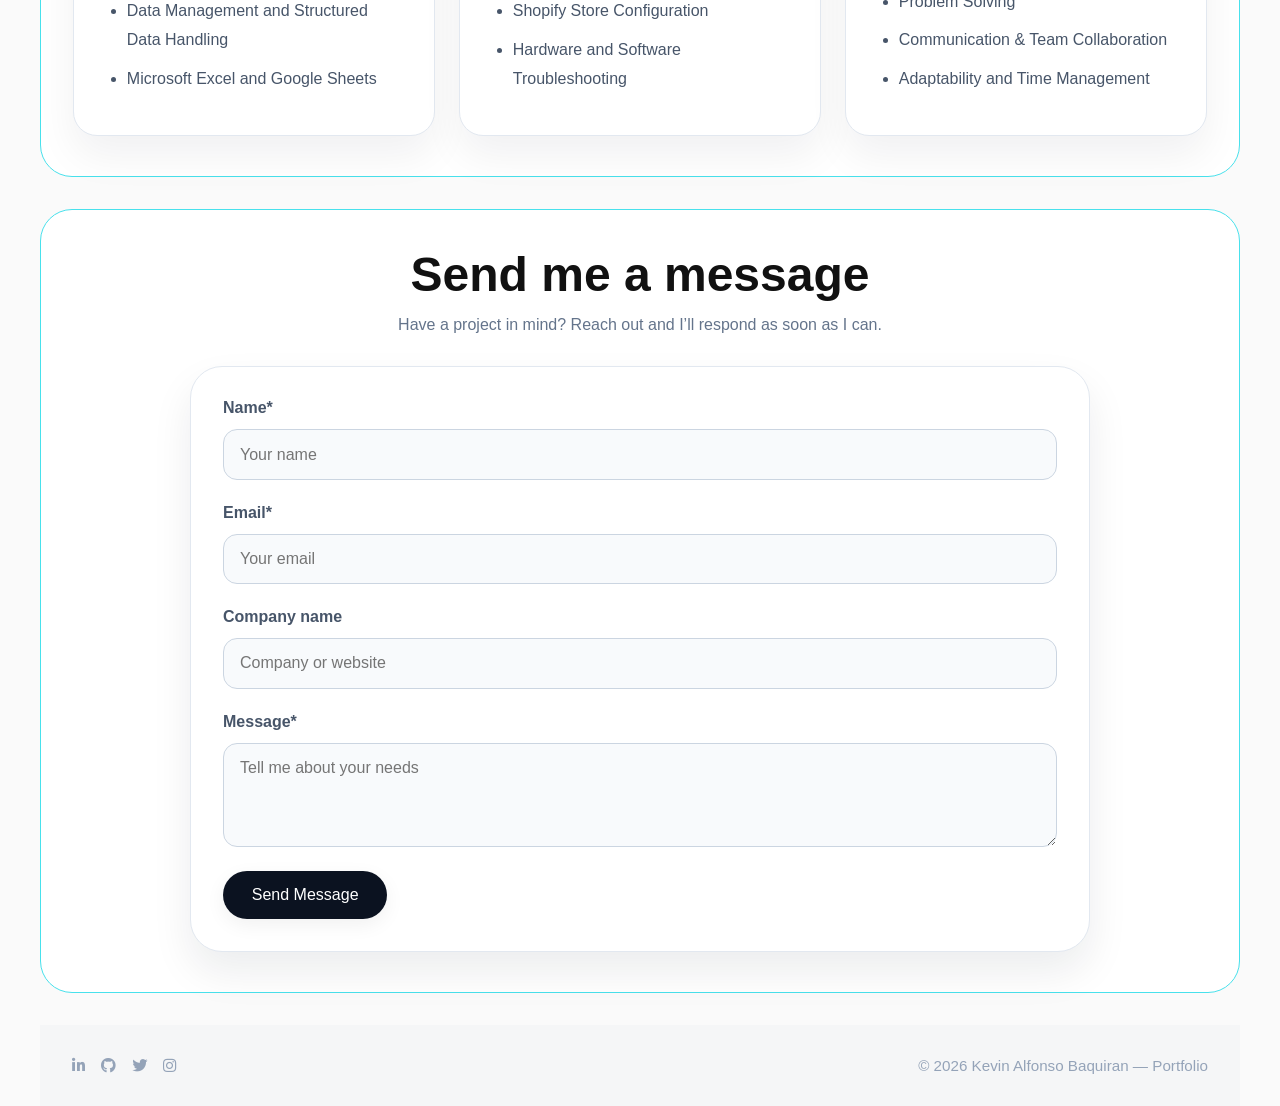
==== commit 6d1c34f5: "new update" ====
--- a/Pages/my-information.html
+++ b/Pages/my-information.html
@@ -3,6 +3,7 @@
 <head>
     <meta charset="UTF-8">
     <meta name="viewport" content="width=device-width, initial-scale=1.0">
+    <link rel="stylesheet" href="https://cdnjs.cloudflare.com/ajax/libs/font-awesome/5.15.3/css/all.min.css">
     <title>My Information — Kevin Alfonso Baquiran</title>
     <link rel="stylesheet" href="../style.css">
 </head>
@@ -221,8 +222,14 @@
         </section>
     </main>
         <footer class="site-footer">
-        <p>© 2026 Kevin Alfonso Baquiran — Portfolio</p>
-        </footer>
+            <div class="footer-links">
+                <a href="https://www.linkedin.com/in/yourprofile" target="_blank" rel="noopener noreferrer"><i class="fab fa-linkedin-in"></i></a>
+                <a href="https://github.com/yourusername" target="_blank" rel="noopener noreferrer"><i class="fab fa-github"></i></a>
+                <a href="https://twitter.com/yourusername" target="_blank" rel="noopener noreferrer"><i class="fab fa-twitter"></i></a>
+                <a href="https://instagram.com/yourusername" target="_blank" rel="noopener noreferrer"><i class="fab fa-instagram"></i></a>
+            </div>
+            <p>© 2026 Kevin Alfonso Baquiran — Portfolio</p>
+            </footer>
 
     <script src="../script.js"></script>
 </body>
--- a/style.css
+++ b/style.css
@@ -9,6 +9,10 @@
     font-family: 'Inter', Arial, sans-serif;
     color: #111;
     background: #f8f8f8;
+    --primary: #0b1220;
+    --muted: #64748b;
+    --accent: #0ea5e9;
+    --card-bg: #ffffff;
 }
 
 body {
@@ -25,7 +29,15 @@
 textarea {
     font: inherit;
 }
-
+html {
+    scroll-behavior: smooth;
+}
+
+/* == Header / Topbar =======================================================
+   Styles for the site header and topbar (logo, navigation).
+   Edit these to change the header appearance: `.site-header`, `.topbar`,
+   `.topbar-left`, `.topbar-right`.
+   ========================================================================== */
 .site-header {
     background: #ffffff;
     padding: 2rem 2rem 0;
@@ -57,6 +69,22 @@
     color: #111827;
 }
 
+/* Mobile nav toggle (hidden on desktop) */
+.nav-toggle {
+    display: none;
+    background: transparent;
+    border: none;
+    padding: 0.4rem;
+    margin-left: 0.5rem;
+    cursor: pointer;
+    align-items: center;
+    justify-content: center;
+    flex-direction: column;
+    gap: 4px;
+}
+.nav-toggle .bar { display: block; width: 22px; height: 2px; background: var(--primary); margin: 3px 0; border-radius: 2px; transition: transform 0.2s ease, opacity 0.18s ease; }
+
+
 .tagline {
     color: #64748b;
     font-size: 0.95rem;
@@ -91,6 +119,10 @@
     background: #111827;
 }
 
+/* == Hero Section ========================================================
+    Main landing hero: heading, subtitle, actions and visual.
+    Edit: `.hero`, `.hero-copy`, `.hero-visual`, `.hero-actions`.
+    ========================================================================== */
 .hero {
     display: grid;
     grid-template-columns: 1fr 1fr;
@@ -99,11 +131,28 @@
     max-width: 1200px;
     margin: 0 auto;
     padding: 0 2rem 2rem;
-}
+
+}   
+
+.stat-item{
+    display: flex;
+    gap: 1.5rem;
+}
+
+.stat-item {
+    transition: all 0.3s ease;
+}
+
+.stat-item:hover {
+    transform: translateY(-4px);
+    box-shadow: 0 6px 20px rgba(2, 6, 23, 0.);
+}
+
 
 .hero-copy {
     max-width: 620px;
     padding-top: 1rem;
+   
 }
 
 .hero-eyebrow {
@@ -115,10 +164,11 @@
 }
 
 .hero h1 {
-    font-size: clamp(3rem, 5vw, 4.5rem);
+    font-size: clamp(2.4rem, 6vw, 4.2rem);
     line-height: 1.02;
-    margin-bottom: 1rem;
-    color: #111827;
+    margin-bottom: 0.6rem;
+    color: var(--primary);
+    letter-spacing: -0.02em;
 }
 
 .hero h1 span {
@@ -127,9 +177,9 @@
 
 .hero-subtitle {
     max-width: 620px;
-    font-size: 1.05rem;
-    color: #475569;
-    margin-bottom: 2rem;
+    font-size: 1.02rem;
+    color: var(--muted);
+    margin-bottom: 1.6rem;
 }
 
 .hero-actions {
@@ -147,22 +197,24 @@
     border-radius: 999px;
     border: none;
     cursor: pointer;
-    transition: transform 0.2s ease, background-color 0.2s ease;
+    transition: transform 0.18s ease, background-color 0.18s ease, box-shadow 0.18s ease;
+    box-shadow: 0 6px 20px rgba(2,6,23,0.06);
 }
 
 .btn-primary {
-    background: #111827;
+    background: var(--primary);
     color: #ffffff;
 }
 
 .btn-secondary {
     display: inline-block;
     padding: 12px 20px;
-    background-color: #111827;
-    color: white;
+    background-color: transparent;
+    color: var(--primary);
     text-decoration: none;
     border-radius: 6px;
     font-family: Arial;
+    border: 1px solid rgba(17,24,39,0.06);
 
 
 }
@@ -216,17 +268,40 @@
     object-fit: cover;
 }
 
+/* == Sections / Content Containers ======================================
+    Shared section layout used across content: headings, paddings and widths.
+    Edit: `.section`, `.section-header`, `.section-label`.
+    ========================================================================== */
 .section {
-    padding: 5rem 2rem;
+    padding: 4.5rem 2rem;
     max-width: 1200px;
     margin: 0 auto;
 }
 
 body.about-page .section {
-    padding: 1rem 2rem;
+    position: relative;
+    padding: 2.5rem 2rem;   
+    max-width: 1200px;
+    margin: 2rem auto;
+    background: #ffffff;
+    border-radius: 32px;
+    border: 1px solid rgb(72, 225, 236);
+    transition: border-color 0.3s ease, box-shadow 0.3s ease;
+}
+
+body.about-page .section:hover {
+    border-color: rgb(72, 225, 236);
+    box-shadow: 0 0 0 4px rgba(236,72,153,0.12);
+    animation: pinkBorderPulse 2.4s ease-in-out infinite;
+}
+
+@keyframes pinkBorderPulse {
+    0%, 100% { border-color: rgb(72, 225, 236); }
+    50% { border-color: rgb(72, 225, 236) }
 }
 
 .section-header {
+    transition: all 0.3s ease;
     text-align: center;
     max-width: 760px;
     margin: 0 auto 2.5rem;
@@ -236,6 +311,8 @@
 
 body.about-page .section-header {
     margin-bottom: 2rem;
+    transition: all 0.3s ease;
+    cursor: pointer;
 }
 
 .section-header.small {
@@ -252,18 +329,20 @@
 }
 
 .section-header h2 {
-    font-size: 2.5rem;
-    color: #0b1220;
+    font-size: clamp(1.6rem, 3.5vw, 2.25rem);
+    color: var(--primary);
     font-weight: 700;
     -webkit-font-smoothing: antialiased;
-    margin-bottom: 0.75rem;
+    margin-bottom: 0.5rem;
+    line-height: 1.1;
 }
 
 .section-header p {
-    color: #334155;
+    color: #000000;
     font-size: 1rem;
     line-height: 1.7;
     font-weight: 500;
+    color: var(--primary);
     -webkit-font-smoothing: antialiased;
 }
 
@@ -280,6 +359,10 @@
     line-height: 1.8;
 }
 
+/* == Offer Grid & Cards ==================================================
+    The three-column offer area: change `.offer-grid` for layout and
+    `.offer-card` for individual card appearance (padding, border-radius).
+    ========================================================================== */
 .offer-grid,
 .timeline,
 .cases,
@@ -298,7 +381,7 @@
     border-radius: 24px;
     border: 1px solid #e2e8f0;
     background: #ffffff;
-    min-height: 240px;
+    min-height: 220px;
     display: flex;
     flex-direction: column;
     align-items: flex-start;
@@ -308,8 +391,8 @@
 .offer-card .offer-title {
     display: block;
     font-weight: 700;
-    margin-bottom: 0.75rem;
-    color: #0b1220;
+    margin-bottom: 0.5rem;
+    color: var(--primary);
 }
 
 .offer-card p {
@@ -323,6 +406,17 @@
     background: #111827;
     color: #ffffff;
     border-color: #111827;
+}
+
+/* nav links open state for mobile */
+.nav-links {
+    display: flex;
+    gap: 1rem;
+}
+.nav-links.open {
+    display: flex;
+    flex-direction: column;
+    gap: 1rem;
 }
 
 .offer-title {
@@ -532,23 +626,10 @@
     color: #475569;
     font-weight: 600;
 }
-
-.form-row input {
-    width: 100%;
-    padding: 1rem 1.1rem;
-    border-radius: 18px;
-    border: 1px solid #cbd5e1;
-    background: #f8fafc;
-}
-
-.form-row input:focus {
-    outline: none;
-    border-color: #334155;
-}
-
+    
 .tag-list {
-    display: flex;
-    flex-wrap: wrap;
+    display: grid;
+    grid-template-columns: repeat(auto-fit, minmax(140px, 1fr));
     gap: 0.75rem;
 }
 
@@ -568,10 +649,7 @@
     flex-wrap: wrap;
 }
 
-.form-message {
-    color: #16a34a;
-    font-weight: 600;
-}
+/* form-message default styling is defined later with page-specific colors */
 
 .hero-contact {
     color: #475569;
@@ -584,6 +662,10 @@
     text-decoration: underline;
 }
 
+/* == Cards: Summary / Experience / Education ============================
+   Shared card styling used across summary, experience, education and certs.
+   Edit: `.summary-card`, `.experience-card`, `.education-card`, `.cert-card`.
+    ========================================================================== */
 .summary-card,
 .experience-card,
 .education-card,
@@ -659,6 +741,9 @@
     margin-bottom: 0.6rem;
 }
 
+/* == Footer ==============================================================
+    Footer layout and link color styles. Edit `.site-footer`, `.footer-links`.
+    ========================================================================== */
 .site-footer {
     display: flex;
     flex-wrap: wrap;
@@ -681,6 +766,10 @@
     color: #94a3b8;
 }
 
+/* == Responsive Breakpoints ===============================================
+    Breakpoints for tablets and mobile. Edit these to change stacking and
+    padding behaviour at smaller widths.
+    ========================================================================== */
 @media (max-width: 992px) {
     .offer-grid,
     .cases,
@@ -696,8 +785,8 @@
     }
 
     .topbar {
-        flex-direction: column;
-        align-items: flex-start;
+        flex-direction: row;
+        align-items: center;
     }
 
     .topbar-right {
@@ -708,7 +797,7 @@
 
 @media (max-width: 720px) {
     .section {
-        padding: 3rem 1.5rem;
+        padding: 2rem 1rem;
     }
 
     .hero {
@@ -717,7 +806,7 @@
 
     .topbar,
     .site-footer {
-        padding: 1.2rem 1.5rem 0;
+        padding: 1rem 1rem 0;
     }
 
     .hero h1 {
@@ -728,6 +817,43 @@
         width: 100%;
         aspect-ratio: 1 / 1;
     }
+
+    /* show nav toggle and collapse nav links */
+    .nav-toggle { display: inline-flex; }
+    .nav-links { display: none; }
+    .nav-links.open { display: flex; }
+    .topbar { gap: 0.75rem; }
+
+
+/* Projects gallery styles */
+.projects-grid {
+    display: grid;
+    gap: 1.25rem;
+    grid-template-columns: repeat(auto-fit, minmax(260px, 1fr));
+    align-items: start;
+    margin-top: 1.5rem;
+}
+.project-card {
+    background: var(--card-bg);
+    border-radius: 16px;
+    padding: 1rem;
+    border: 1px solid rgba(2,6,23,0.04);
+    transition: transform 0.18s ease, box-shadow 0.18s ease;
+}
+.project-card:hover { transform: translateY(-6px); box-shadow: 0 18px 60px rgba(2,6,23,0.06); }
+.project-link { display:block; color:inherit; }
+.project-thumb { height:160px; border-radius:12px; margin-bottom:0.75rem; background-size:cover; background-position:center; }
+.thumb-modern { background: linear-gradient(135deg,#0ea5e9 0%, #7c3aed 100%); }
+.thumb-minimal { background: linear-gradient(135deg,#ffffff 0%, #eef2ff 100%); border:1px solid #e6eef6; }
+.project-title { margin:0 0 0.25rem 0; font-size:1.05rem; }
+.project-excerpt { color:var(--muted); font-size:0.95rem; }
+
+@media (max-width: 720px) {
+    .project-thumb { height:120px; }
+}
+    .hero { grid-template-columns: 1fr; }
+    .hero-visual { order: -1; margin-bottom: 1rem; }
+    .hero-copy { padding-top: 0; }
 }
 
 
@@ -848,6 +974,7 @@
     gap: 2rem;
     justify-content: center;
     flex: 1;
+    justify-content: flex-end;
 }
 
 .nav-links a {
@@ -999,6 +1126,36 @@
     box-shadow: 0 20px 40px rgba(15, 23, 42, 0.06);
 }
 
+/* Hobbies/tag grid */
+.hobby-grid {
+    display: grid;
+    grid-template-columns: repeat(auto-fit, minmax(140px, 1fr));
+    gap: 0.8rem 1rem;
+    justify-content: center;
+    max-width: 1000px;
+    margin: 1.5rem auto 0;
+    box-sizing: border-box;
+}
+
+/* Hobby buttons: transparent fill, border-only */
+.hobby {
+    background: transparent;
+    border: 1px solid rgba(15,23,42,0.06);
+    color: var(--primary);
+    padding: 0.55rem 1rem;
+    border-radius: 8px;
+    font-weight: 600;
+    cursor: pointer;
+    transition: border-color 0.22s ease, color 0.22s ease, transform 0.14s ease;
+}
+
+/* Hovering a hobby also highlights the parent about-section via section:hover (applies when hovering anywhere inside) */
+.hobby:hover {
+    border-color:rgb(72, 225, 236);
+    
+    transform: translateY(-3px);
+}
+
 .homepage .hero-actions .btn-primary {
     background: #111827;
     color: #ffffff;
@@ -1034,6 +1191,31 @@
         justify-content: flex-start;
         flex-wrap: wrap;
     }
+}
+
+footer {
+    text-align: center;
+    padding: 2rem;
+    background: #f5f6f7;
+    margin-top: 5rem;
+}
+
+.social-links {
+    display: flex;
+    justify-content: center;
+    gap: 1.5rem;
+    margin-bottom: 1rem;
+}
+
+.social-links a {
+    color: #333;
+    font-size: 2.2rem;
+    transition: 0.3s ease;
+}
+
+.social-links a:hover {
+    color: #ff69b4;
+    transform: translateY(-5px);
 }
 
 @media (max-width: 720px) {
@@ -1073,7 +1255,12 @@
         display: inline-flex;
     }
 
+    .nav-toggle.open .bar:nth-child(1) { transform: translateY(6px) rotate(45deg); }
+    .nav-toggle.open .bar:nth-child(2) { opacity: 0; transform: scaleX(0); }
+    .nav-toggle.open .bar:nth-child(3) { transform: translateY(-6px) rotate(-45deg); }
+
     header {
         padding-bottom: 0;
     }
-}
+
+}
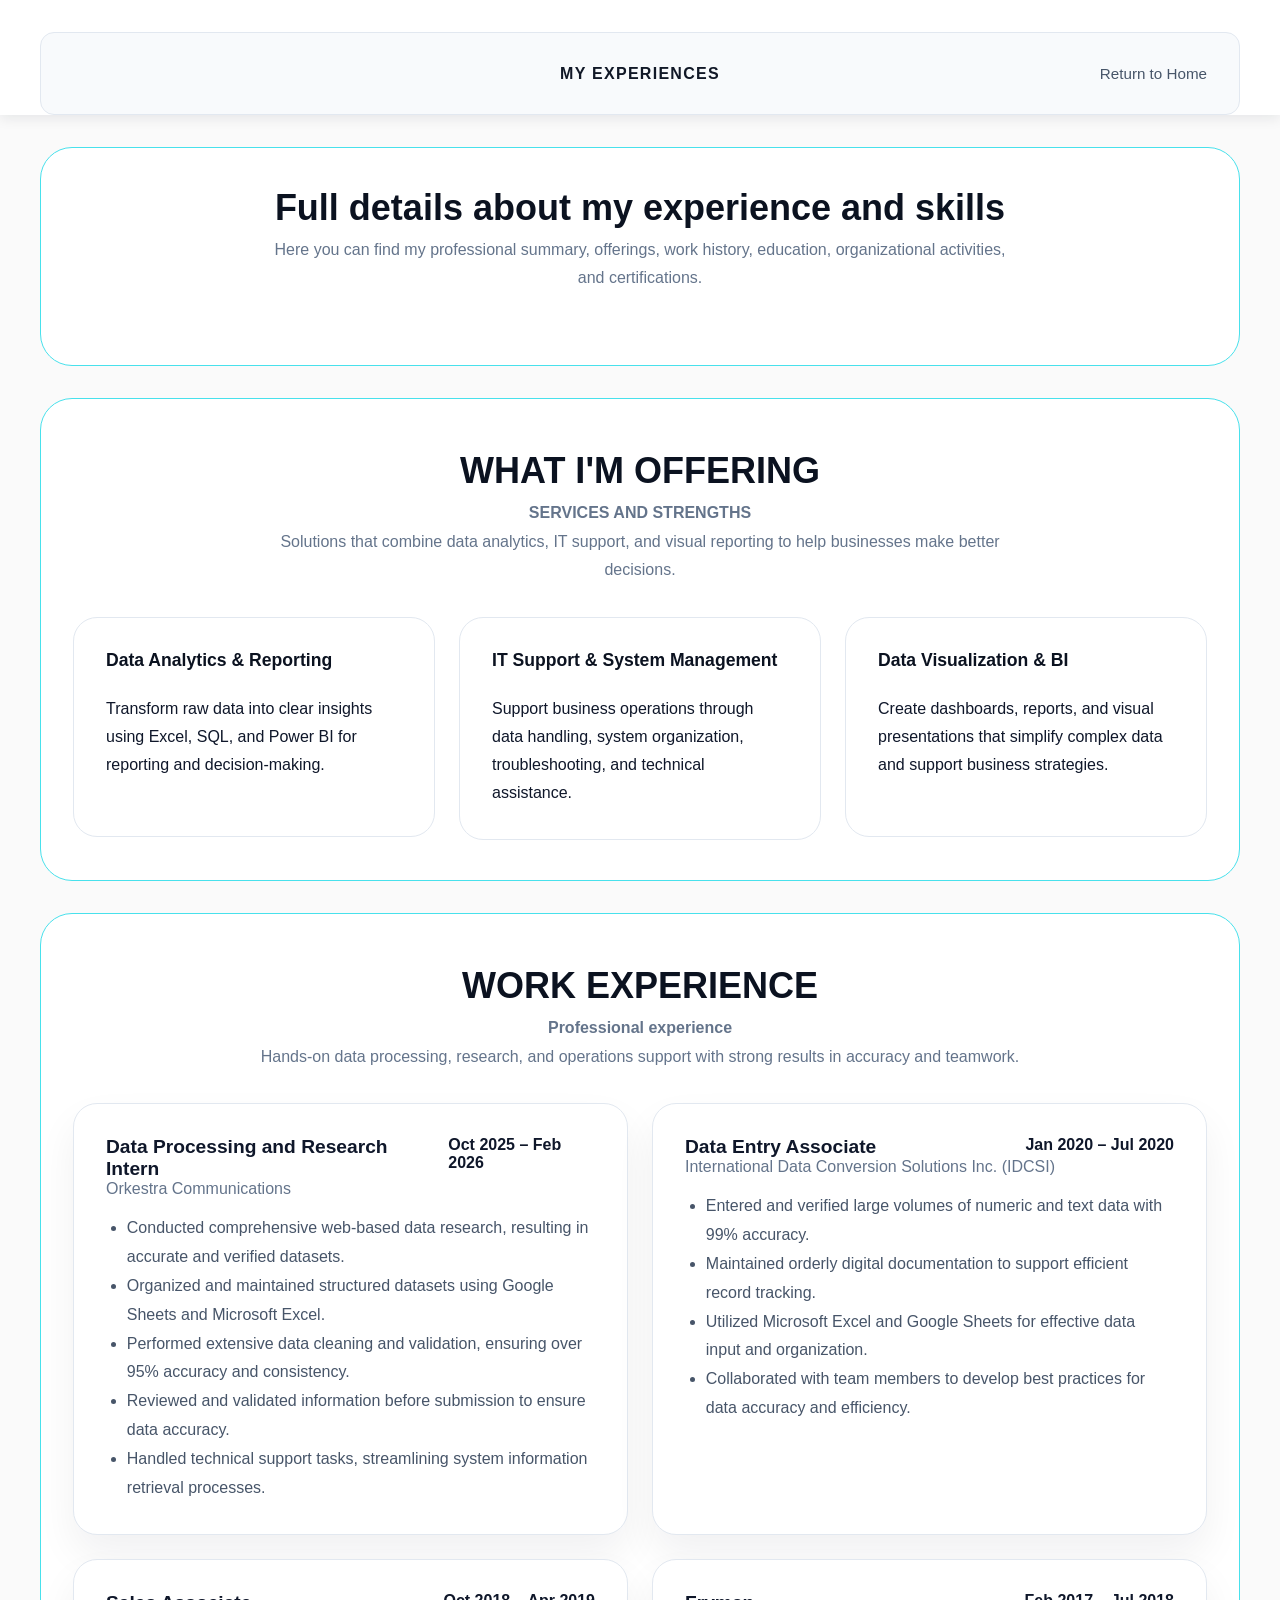
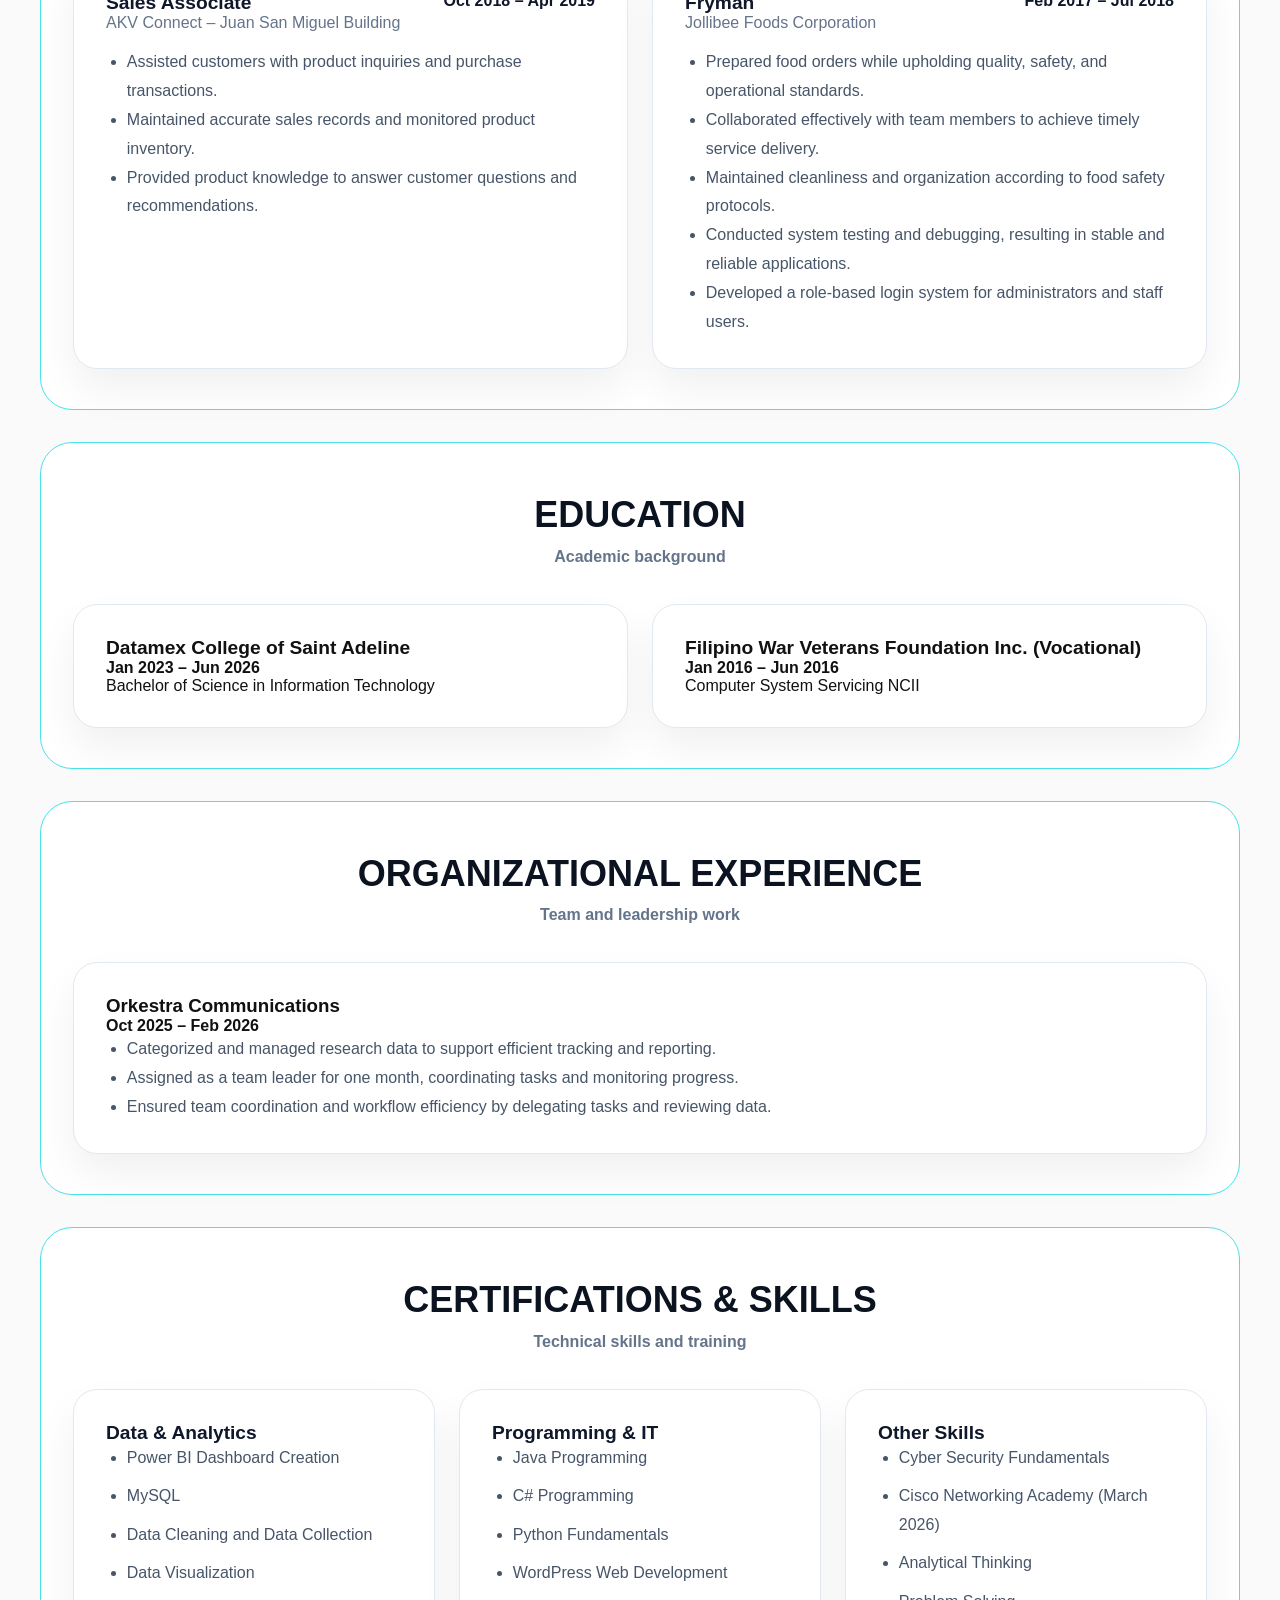
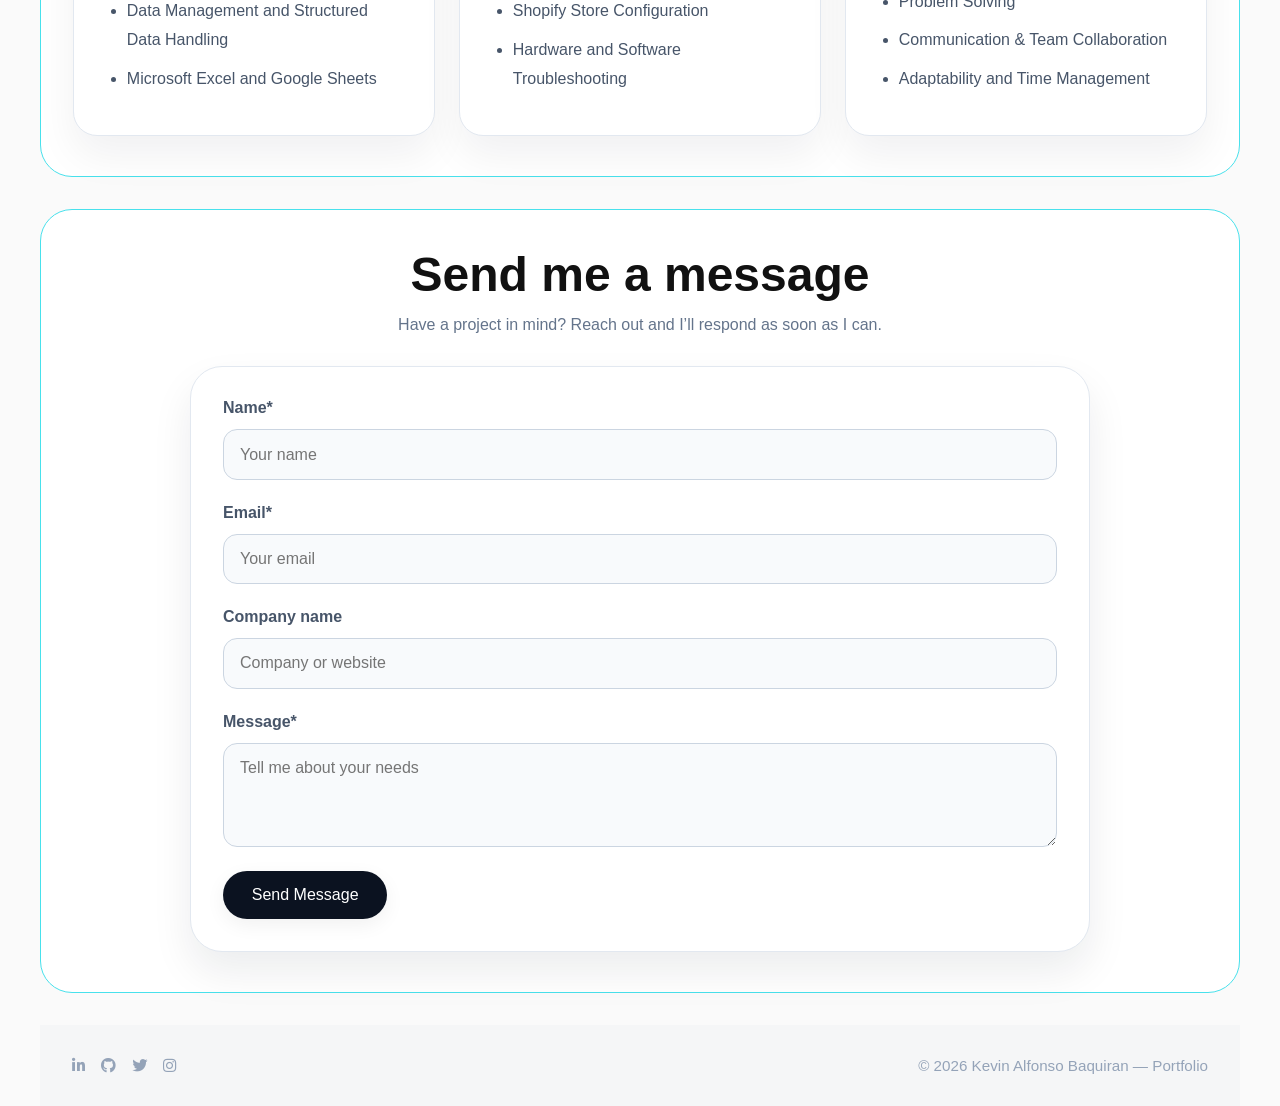
==== commit e9b92bf4: "new update" ====
--- a/Pages/my-information.html
+++ b/Pages/my-information.html
@@ -11,7 +11,7 @@
     <header class="site-header">
         <div class="topbar">
             <div class="topbar-left">
-                <span class="logo">My Information</span>
+                <span class="logo">My Experiences</span>
             </div>
             <div class="topbar-right">
                 <a href="../index.html">Return to Home</a>
--- a/style.css
+++ b/style.css
@@ -67,7 +67,15 @@
     letter-spacing: 0.08em;
     text-transform: uppercase;
     color: #111827;
-}
+    display: block;
+    margin: 0 auto;
+    text-align: center;
+    position: absolute;
+    left: 50%;
+    transform: translateX(-50%);
+}
+
+
 
 /* Mobile nav toggle (hidden on desktop) */
 .nav-toggle {
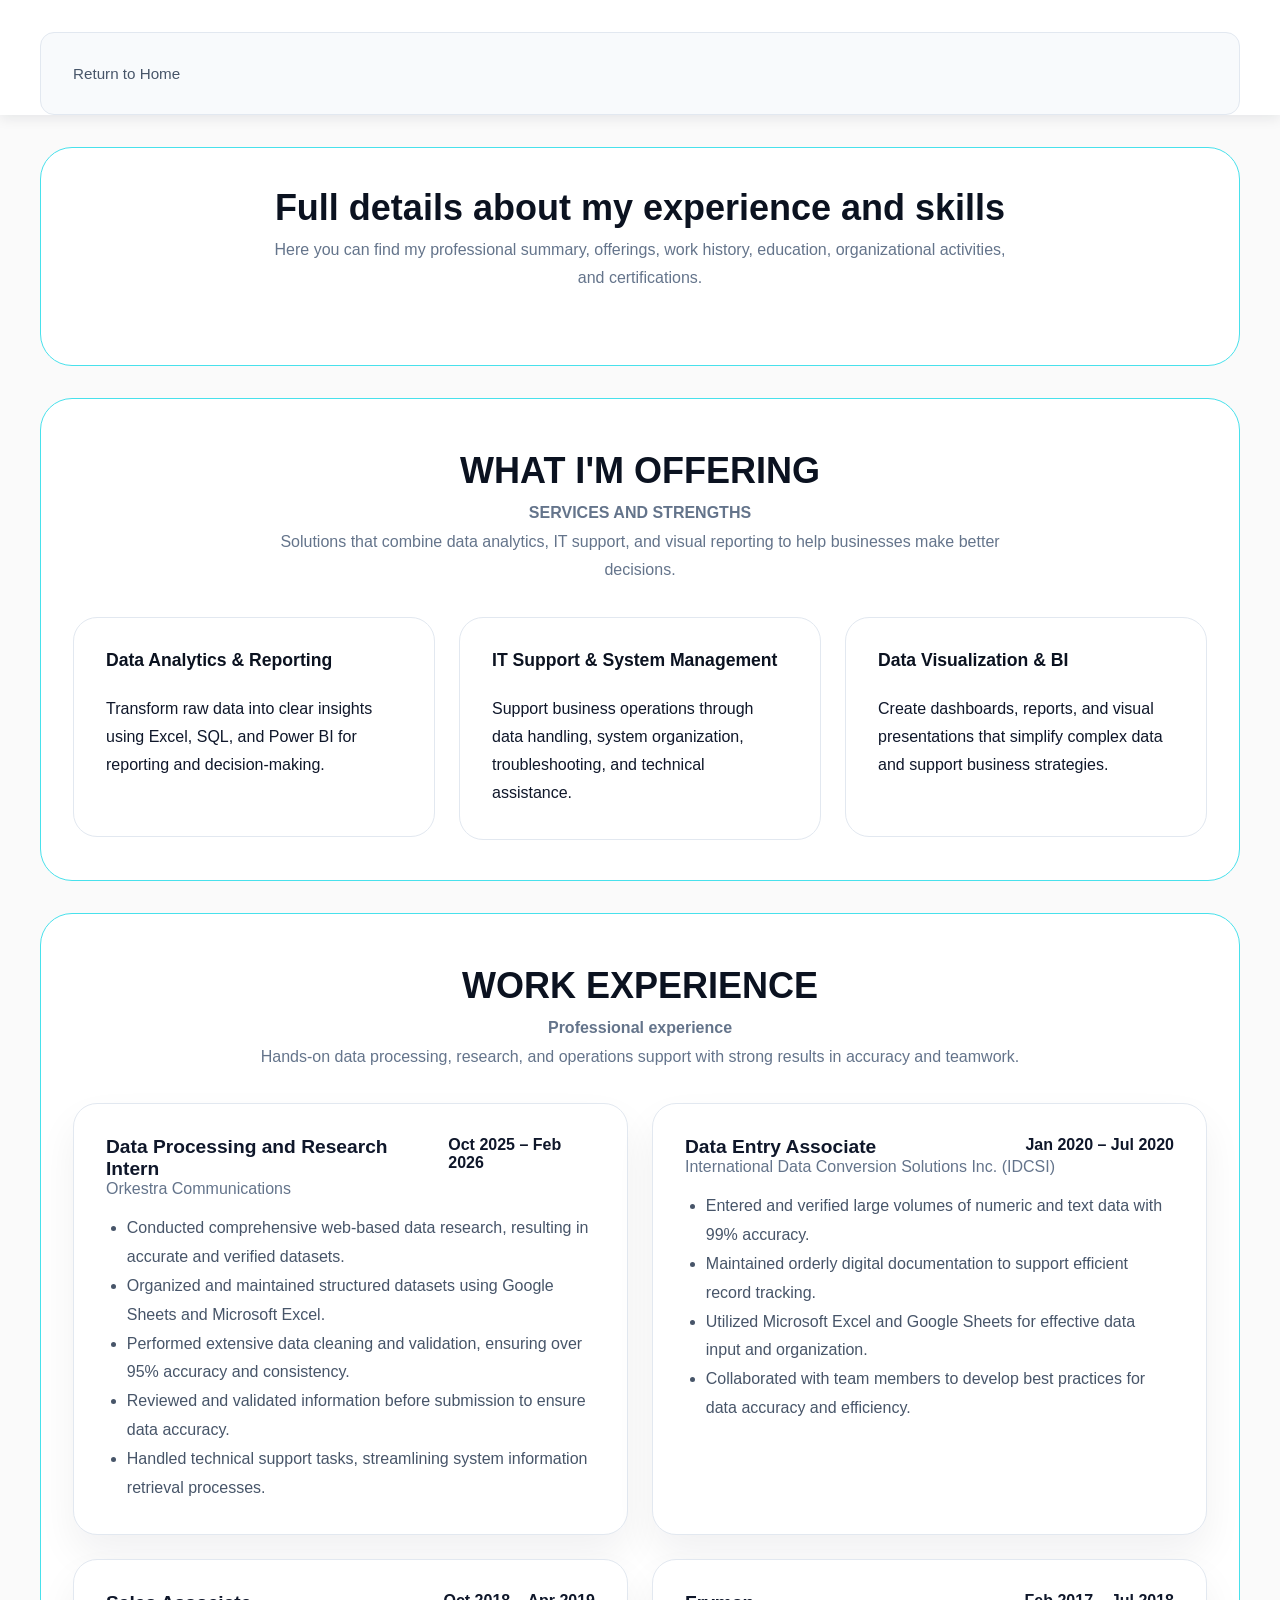
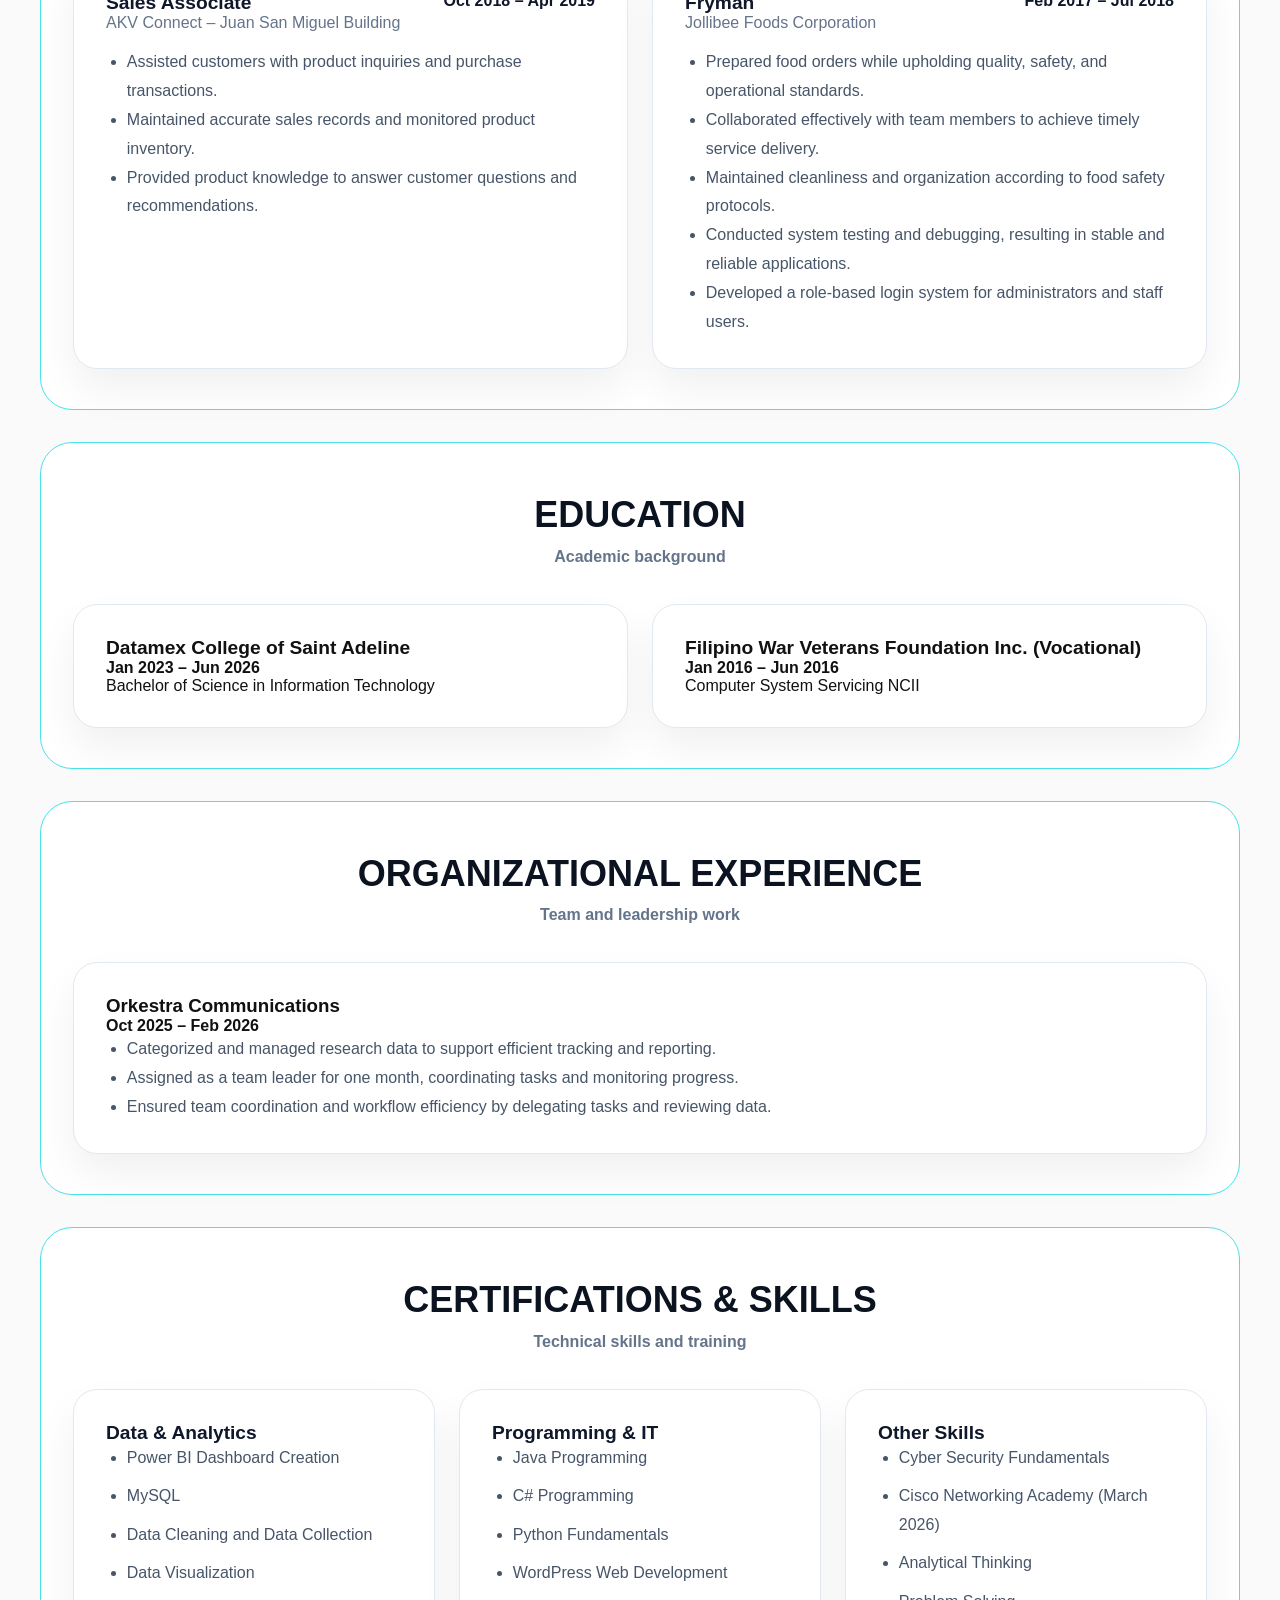
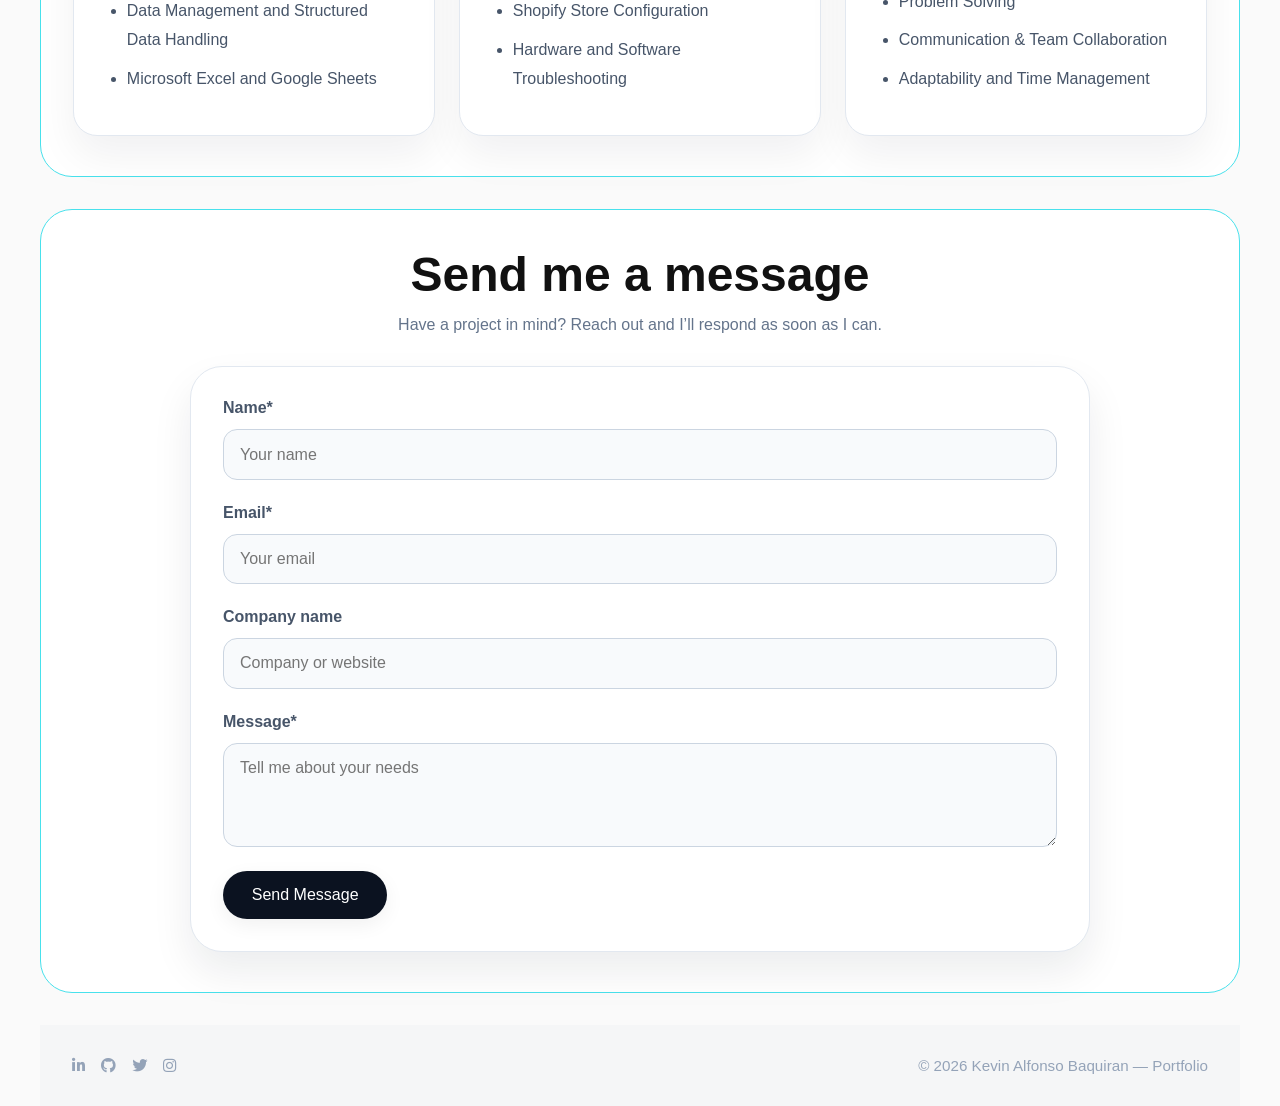
==== commit 8329a398: "new update" ====
--- a/Pages/my-information.html
+++ b/Pages/my-information.html
@@ -10,9 +10,7 @@
 <body class="about-page">
     <header class="site-header">
         <div class="topbar">
-            <div class="topbar-left">
-                <span class="logo">My Experiences</span>
-            </div>
+          
             <div class="topbar-right">
                 <a href="../index.html">Return to Home</a>
                 
--- a/style.css
+++ b/style.css
@@ -2,6 +2,77 @@
     margin: 0;
     padding: 0;
     box-sizing: border-box;
+}
+
+/* Extra mobile polish: ensure images, buttons and hero stack cleanly on small phones */
+@media (max-width: 480px) {
+    img, .project-thumb, .profile-photo {
+        max-width: 100%;
+        height: auto;
+    }
+
+    .hero-actions {
+        flex-direction: column;
+        gap: 0.6rem;
+        align-items: stretch;
+    }
+
+    .hero-actions .btn,
+    .nav-cta,
+    .btn {
+        width: 100%;
+        justify-content: center;
+        padding-left: 0.9rem;
+        padding-right: 0.9rem;
+    }
+
+    .topbar {
+        padding: 0.5rem 0.75rem;
+    }
+
+    .nav-links {
+        font-size: 1rem;
+        padding: 0.5rem 0;
+    }
+
+    .nav-toggle {
+        display: inline-flex;
+    }
+}
+
+@media (max-width: 480px) {
+    .topbar {
+        flex-wrap: wrap;
+        align-items: center;
+        padding: 0.75rem 1rem;
+    }
+    .nav-toggle { order: 1; }
+    .logo { position: static; transform: none; margin: 0 auto; order: 2; }
+    .nav-cta {
+        order: 4;
+        width: 100%;
+        display: flex;
+        justify-content: center;
+        margin-top: 0.5rem;
+        padding: 0.6rem 1rem;
+    }
+    .nav-links.open {
+        width: 100%;
+        position: static;
+        background: transparent;
+        flex-direction: column;
+        align-items: center;
+        gap: 0.25rem;
+        padding: 0.5rem 0;
+        display: flex;
+    }
+    .nav-links a {
+        display: block;
+        width: 100%;
+        padding: 0.5rem 0;
+        text-align: center;
+        color: inherit;
+    }
 }
 
 :root {
@@ -67,16 +138,14 @@
     letter-spacing: 0.08em;
     text-transform: uppercase;
     color: #111827;
-    display: block;
-    margin: 0 auto;
-    text-align: center;
     position: absolute;
-    left: 50%;
-    transform: translateX(-50%);
-}
-
-
-
+    left: 1rem;
+    transform: none;
+    text-align: left;
+}
+
+
+            
 /* Mobile nav toggle (hidden on desktop) */
 .nav-toggle {
     display: none;
@@ -779,6 +848,7 @@
     padding behaviour at smaller widths.
     ========================================================================== */
 @media (max-width: 992px) {
+
     .offer-grid,
     .cases,
     .stat-grid,
@@ -1238,6 +1308,39 @@
 
     .hero {
         padding: 1.5rem;
+    }
+}
+
+/* Ensure about page header stacks and clears content on small screens */
+@media (max-width: 768px) {
+    .about-page .site-header {
+        position: relative;
+        z-index: 30;
+    }
+    .about-page .topbar {
+        flex-direction: column;
+        align-items: stretch;
+        gap: 0.5rem;
+        padding: 0.75rem 1rem;
+        margin-bottom: 0.5rem;
+    }
+    .about-page .topbar-left,
+    .about-page .topbar-right {
+        width: 100%;
+        display: flex;
+        align-items: center;
+        justify-content: space-between;
+        margin-left: auto;
+    }
+    .about-page .topbar-right {
+        justify-content: flex-end;
+    }
+    .about-page .topbar-right a {
+        padding: 0.4rem 0.6rem;
+        white-space: nowrap;
+    }
+    .about-page main {
+        padding-top: 0.5rem;
     }
 }
 
